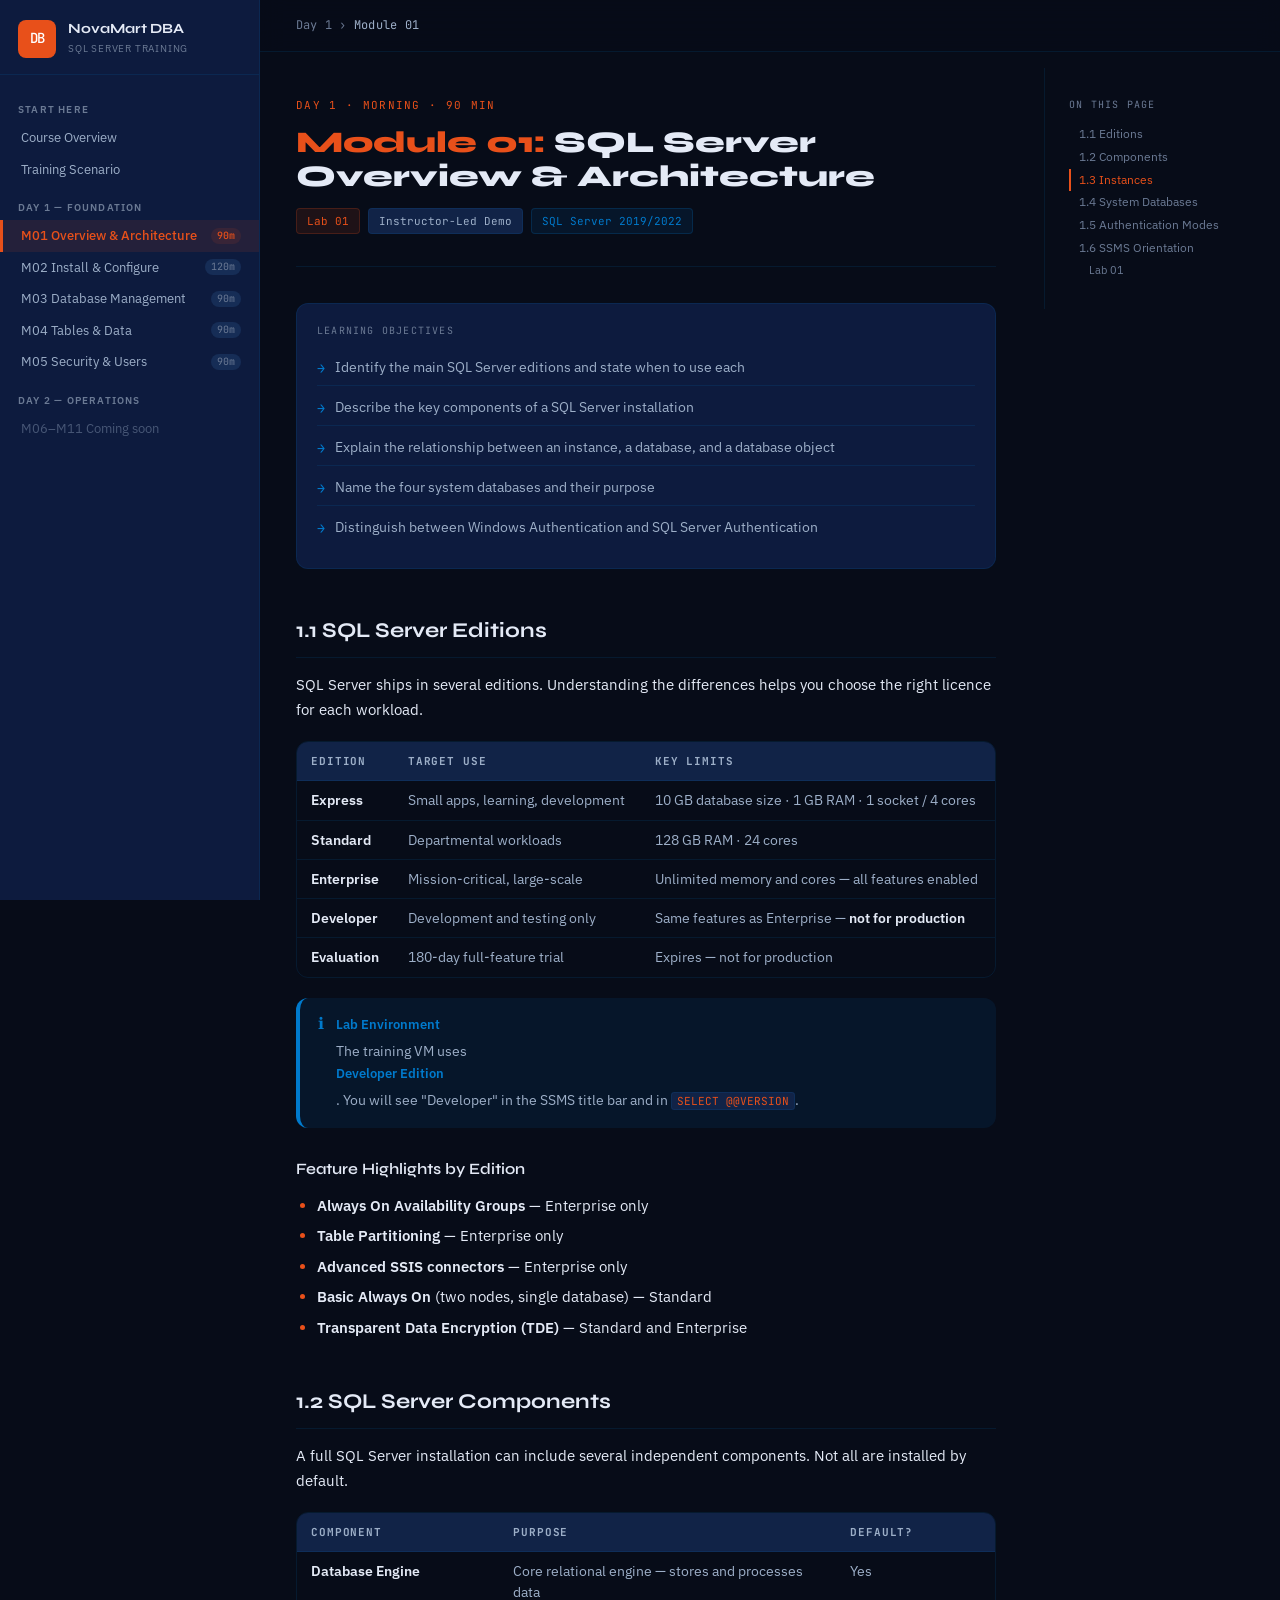
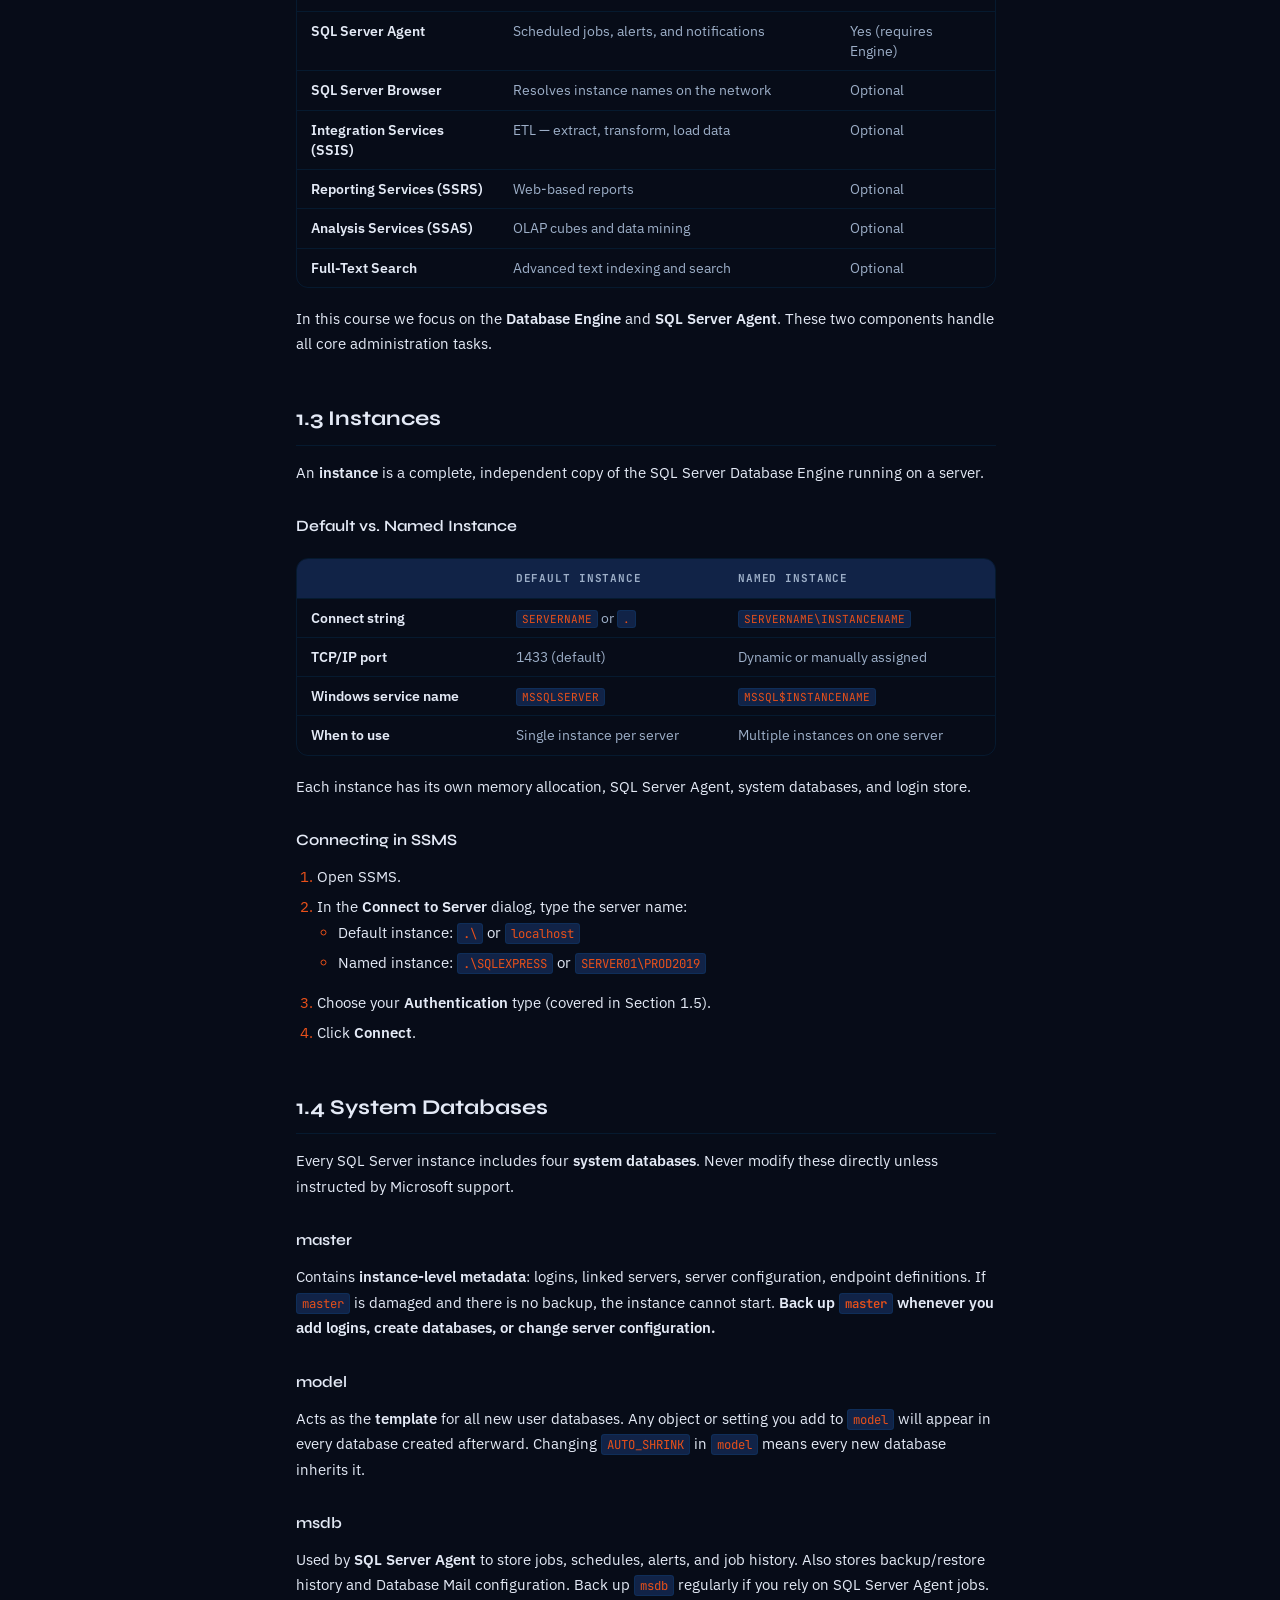
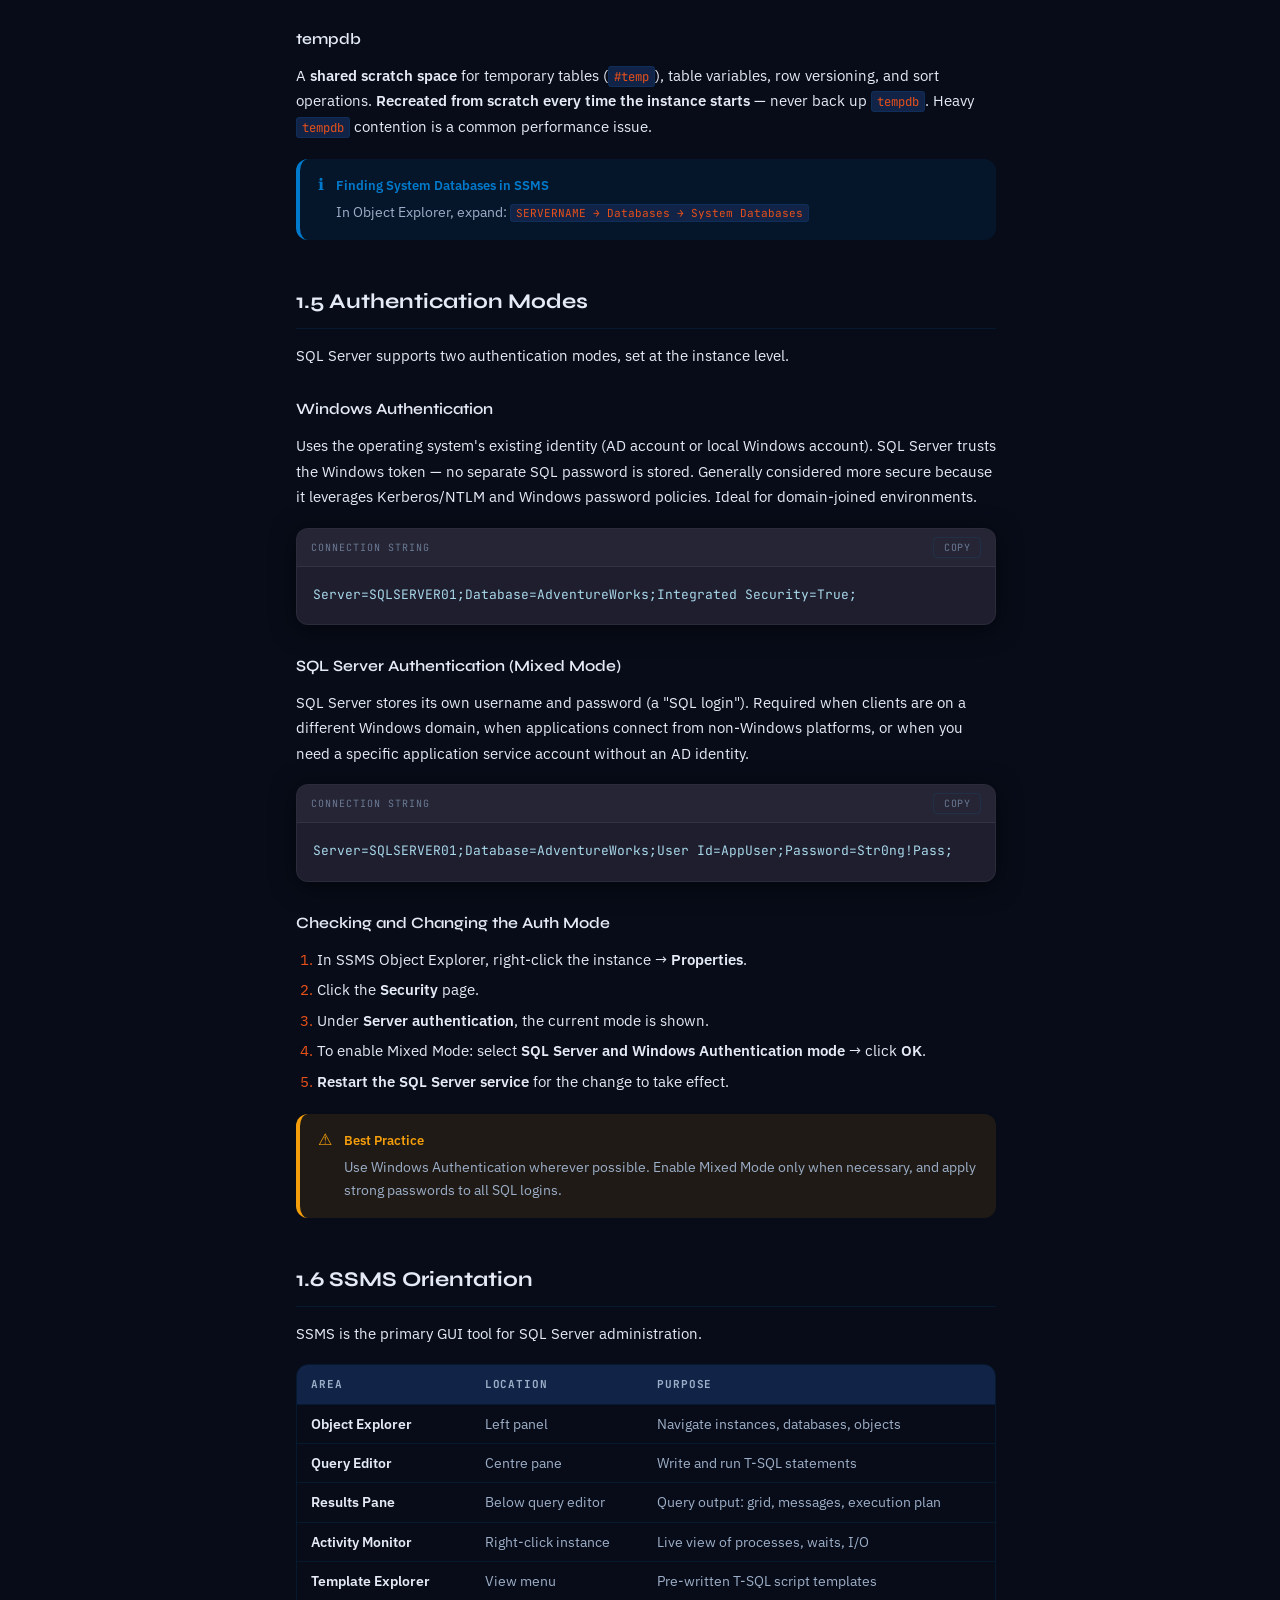
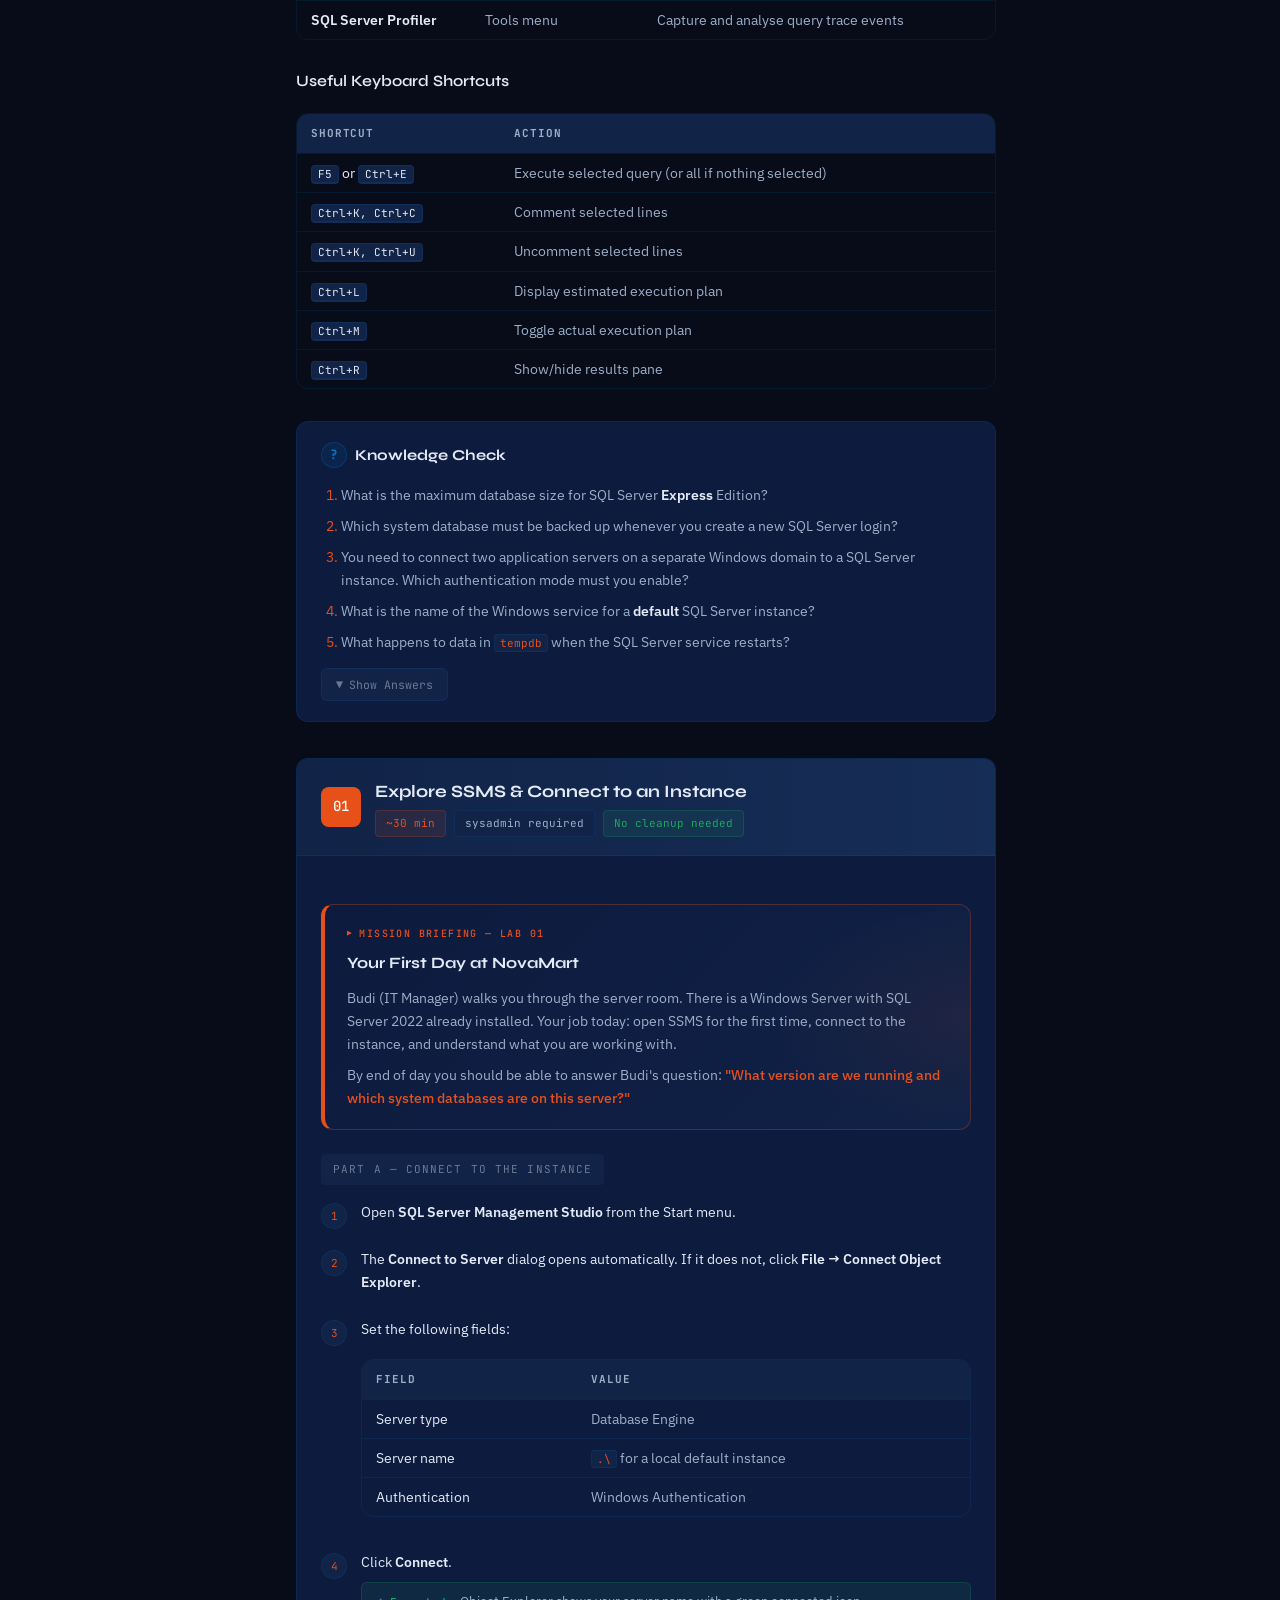
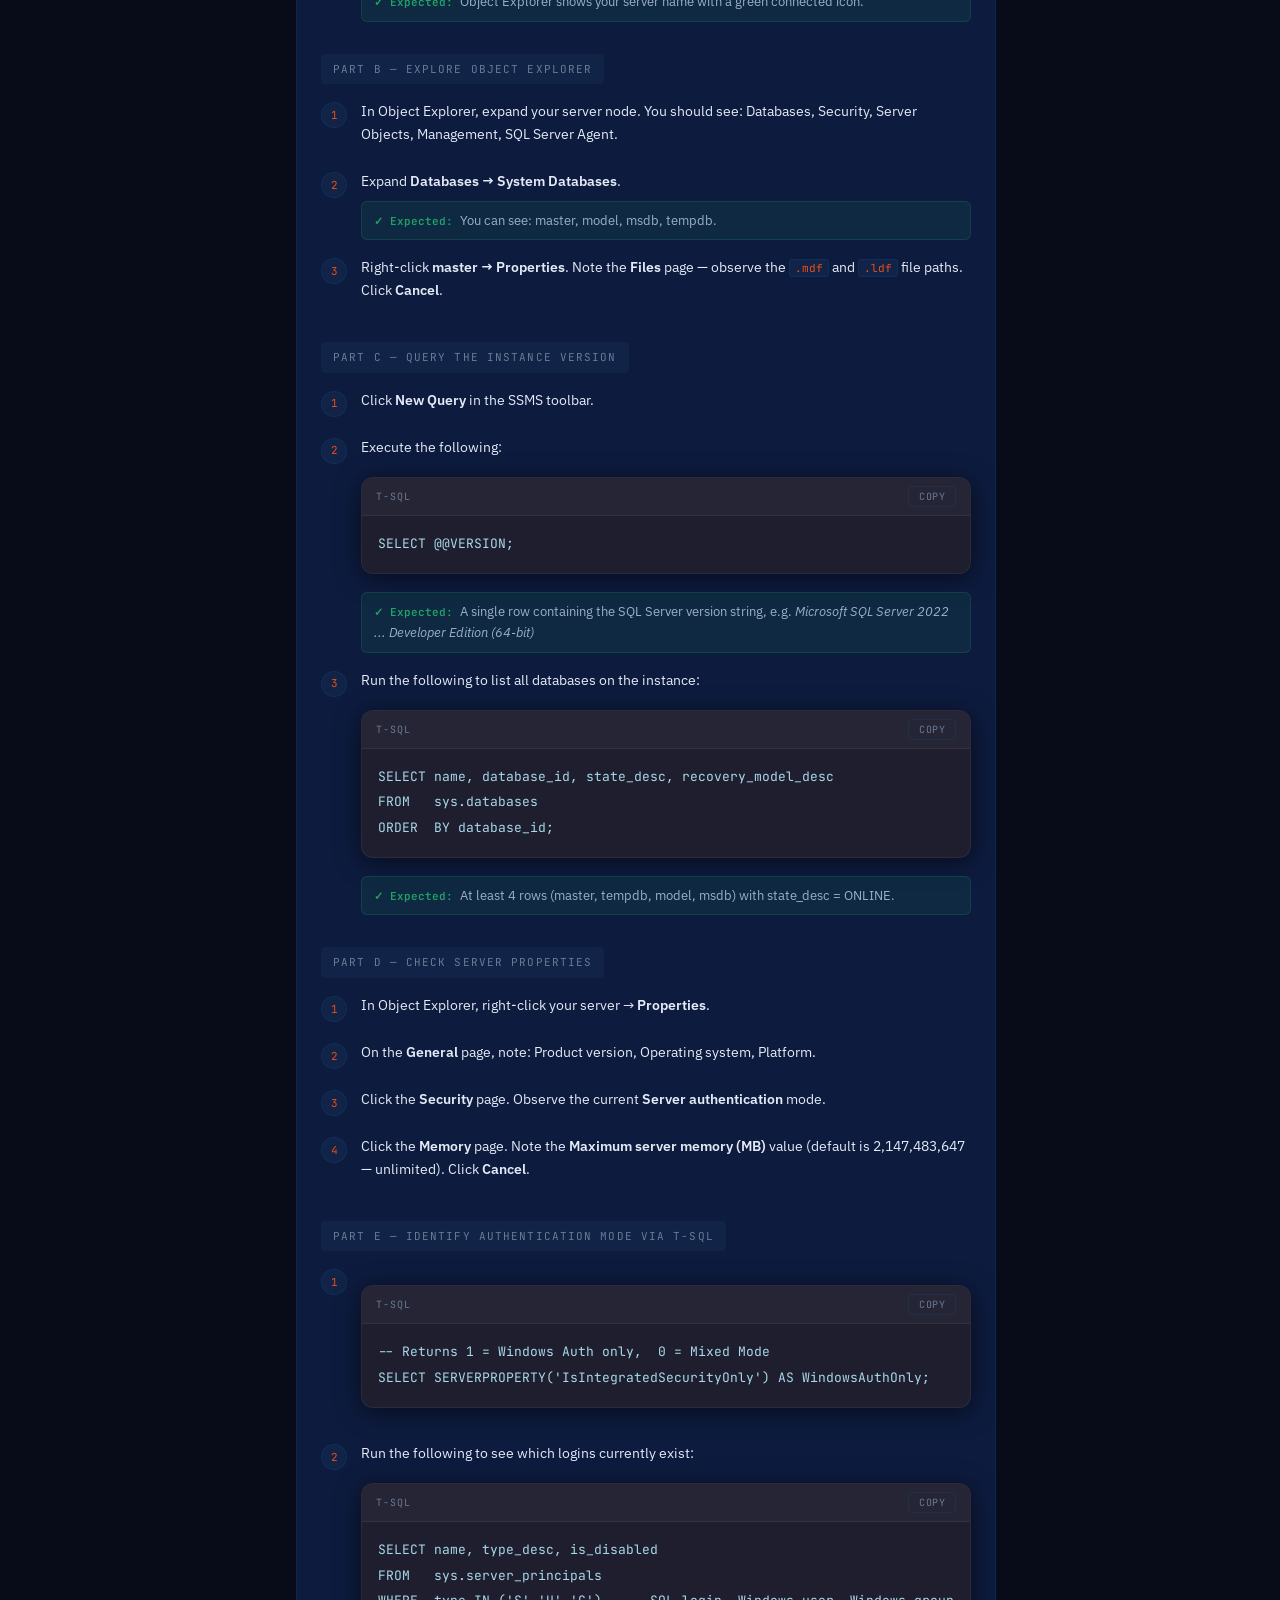
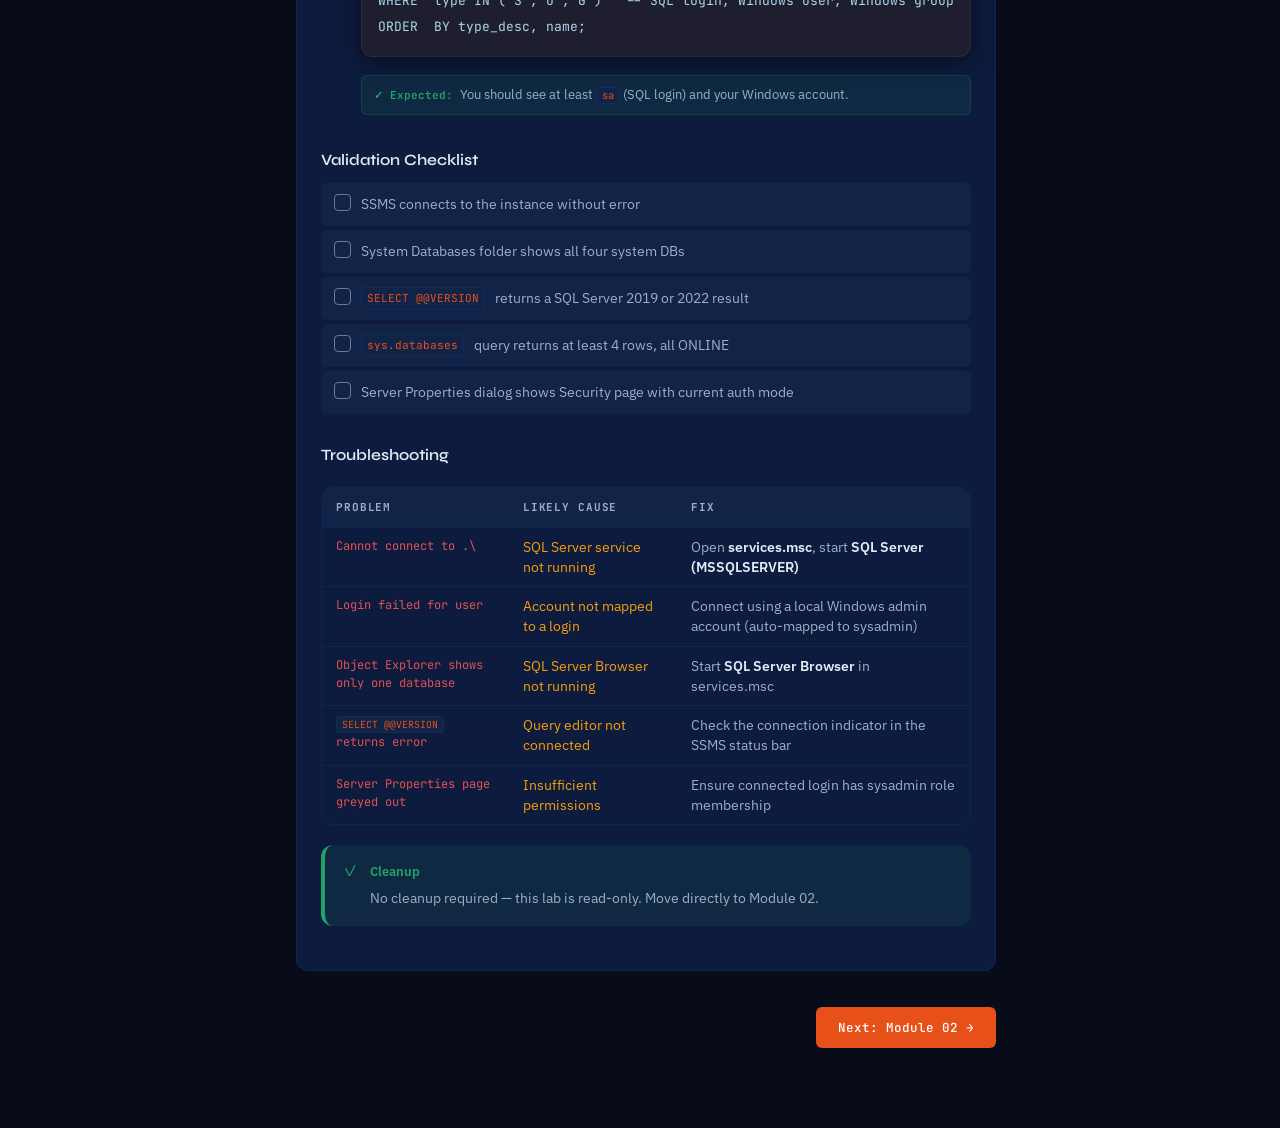
==== docs/module-01.html @ 57e3fa0c "Add GitHub Pages site, README, and .gitignore - Add docs/ with GitHub Pages HTML site (index, scenar" ====
<!DOCTYPE html>
<html lang="en">
<head>
  <meta charset="UTF-8">
  <meta name="viewport" content="width=device-width, initial-scale=1">
  <title>M01: SQL Server Overview &amp; Architecture — NovaMart DBA Training</title>
  <link rel="stylesheet" href="style.css">
</head>
<body>
<div id="reading-progress"></div>
<div class="sidebar-overlay"></div>

<div class="layout">
  <aside class="sidebar">
    <a href="index.html" class="sidebar-brand">
      <div class="brand-logo">DB</div>
      <div><div class="brand-title">NovaMart DBA</div><div class="brand-sub">SQL Server Training</div></div>
    </a>
    <nav class="sidebar-nav">
      <div class="nav-section">Start Here</div>
      <a href="index.html" class="nav-item">Course Overview</a>
      <a href="scenario.html" class="nav-item">Training Scenario</a>
      <div class="nav-section">Day 1 — Foundation</div>
      <a href="module-01.html" class="nav-item active">M01 Overview &amp; Architecture <span class="nav-badge">90m</span></a>
      <a href="module-02.html" class="nav-item">M02 Install &amp; Configure <span class="nav-badge">120m</span></a>
      <a href="module-03.html" class="nav-item">M03 Database Management <span class="nav-badge">90m</span></a>
      <a href="module-04.html" class="nav-item">M04 Tables &amp; Data <span class="nav-badge">90m</span></a>
      <a href="module-05.html" class="nav-item">M05 Security &amp; Users <span class="nav-badge">90m</span></a>
      <div class="nav-section">Day 2 — Operations</div>
      <a href="#" class="nav-item" style="opacity:.4;pointer-events:none">M06–M11 Coming soon</a>
    </nav>
  </aside>

  <main class="main">
    <div class="topbar">
      <div class="breadcrumb">Day 1 › <span>Module 01</span></div>
      <button class="menu-toggle" aria-label="Toggle menu">☰</button>
    </div>

    <div class="content-wrapper">
      <article>
        <header class="page-header">
          <span class="day-label">Day 1 · Morning · 90 min</span>
          <h1><span class="module-num">Module 01:</span> SQL Server Overview &amp; Architecture</h1>
          <div class="module-meta">
            <span class="tag orange">Lab 01</span>
            <span class="tag">Instructor-Led Demo</span>
            <span class="tag blue">SQL Server 2019/2022</span>
          </div>
        </header>

        <div class="objectives">
          <div class="objectives-title">Learning Objectives</div>
          <ul>
            <li>Identify the main SQL Server editions and state when to use each</li>
            <li>Describe the key components of a SQL Server installation</li>
            <li>Explain the relationship between an instance, a database, and a database object</li>
            <li>Name the four system databases and their purpose</li>
            <li>Distinguish between Windows Authentication and SQL Server Authentication</li>
          </ul>
        </div>

        <!-- 1.1 Editions -->
        <h2 id="editions">1.1 SQL Server Editions</h2>
        <p>SQL Server ships in several editions. Understanding the differences helps you choose the right licence for each workload.</p>
        <div class="table-wrap">
          <table>
            <thead><tr><th>Edition</th><th>Target Use</th><th>Key Limits</th></tr></thead>
            <tbody>
              <tr><td><strong>Express</strong></td><td>Small apps, learning, development</td><td>10 GB database size · 1 GB RAM · 1 socket / 4 cores</td></tr>
              <tr><td><strong>Standard</strong></td><td>Departmental workloads</td><td>128 GB RAM · 24 cores</td></tr>
              <tr><td><strong>Enterprise</strong></td><td>Mission-critical, large-scale</td><td>Unlimited memory and cores — all features enabled</td></tr>
              <tr><td><strong>Developer</strong></td><td>Development and testing only</td><td>Same features as Enterprise — <strong>not for production</strong></td></tr>
              <tr><td><strong>Evaluation</strong></td><td>180-day full-feature trial</td><td>Expires — not for production</td></tr>
            </tbody>
          </table>
        </div>
        <div class="callout tip">
          <div class="callout-icon">ℹ</div>
          <div class="callout-body">
            <strong>Lab Environment</strong>
            <p>The training VM uses <strong>Developer Edition</strong>. You will see "Developer" in the SSMS title bar and in <code>SELECT @@VERSION</code>.</p>
          </div>
        </div>
        <h3>Feature Highlights by Edition</h3>
        <ul>
          <li><strong>Always On Availability Groups</strong> — Enterprise only</li>
          <li><strong>Table Partitioning</strong> — Enterprise only</li>
          <li><strong>Advanced SSIS connectors</strong> — Enterprise only</li>
          <li><strong>Basic Always On</strong> (two nodes, single database) — Standard</li>
          <li><strong>Transparent Data Encryption (TDE)</strong> — Standard and Enterprise</li>
        </ul>

        <!-- 1.2 Components -->
        <h2 id="components">1.2 SQL Server Components</h2>
        <p>A full SQL Server installation can include several independent components. Not all are installed by default.</p>
        <div class="table-wrap">
          <table>
            <thead><tr><th>Component</th><th>Purpose</th><th>Default?</th></tr></thead>
            <tbody>
              <tr><td><strong>Database Engine</strong></td><td>Core relational engine — stores and processes data</td><td>Yes</td></tr>
              <tr><td><strong>SQL Server Agent</strong></td><td>Scheduled jobs, alerts, and notifications</td><td>Yes (requires Engine)</td></tr>
              <tr><td><strong>SQL Server Browser</strong></td><td>Resolves instance names on the network</td><td>Optional</td></tr>
              <tr><td><strong>Integration Services (SSIS)</strong></td><td>ETL — extract, transform, load data</td><td>Optional</td></tr>
              <tr><td><strong>Reporting Services (SSRS)</strong></td><td>Web-based reports</td><td>Optional</td></tr>
              <tr><td><strong>Analysis Services (SSAS)</strong></td><td>OLAP cubes and data mining</td><td>Optional</td></tr>
              <tr><td><strong>Full-Text Search</strong></td><td>Advanced text indexing and search</td><td>Optional</td></tr>
            </tbody>
          </table>
        </div>
        <p>In this course we focus on the <strong>Database Engine</strong> and <strong>SQL Server Agent</strong>. These two components handle all core administration tasks.</p>

        <!-- 1.3 Instances -->
        <h2 id="instances">1.3 Instances</h2>
        <p>An <strong>instance</strong> is a complete, independent copy of the SQL Server Database Engine running on a server.</p>
        <h3>Default vs. Named Instance</h3>
        <div class="table-wrap">
          <table>
            <thead><tr><th></th><th>Default Instance</th><th>Named Instance</th></tr></thead>
            <tbody>
              <tr><td><strong>Connect string</strong></td><td><code>SERVERNAME</code> or <code>.</code></td><td><code>SERVERNAME\INSTANCENAME</code></td></tr>
              <tr><td><strong>TCP/IP port</strong></td><td>1433 (default)</td><td>Dynamic or manually assigned</td></tr>
              <tr><td><strong>Windows service name</strong></td><td><code>MSSQLSERVER</code></td><td><code>MSSQL$INSTANCENAME</code></td></tr>
              <tr><td><strong>When to use</strong></td><td>Single instance per server</td><td>Multiple instances on one server</td></tr>
            </tbody>
          </table>
        </div>
        <p>Each instance has its own memory allocation, SQL Server Agent, system databases, and login store.</p>
        <h3>Connecting in SSMS</h3>
        <ol>
          <li>Open SSMS.</li>
          <li>In the <strong>Connect to Server</strong> dialog, type the server name:<ul><li>Default instance: <code>.\</code> or <code>localhost</code></li><li>Named instance: <code>.\SQLEXPRESS</code> or <code>SERVER01\PROD2019</code></li></ul></li>
          <li>Choose your <strong>Authentication</strong> type (covered in Section 1.5).</li>
          <li>Click <strong>Connect</strong>.</li>
        </ol>

        <!-- 1.4 System Databases -->
        <h2 id="system-dbs">1.4 System Databases</h2>
        <p>Every SQL Server instance includes four <strong>system databases</strong>. Never modify these directly unless instructed by Microsoft support.</p>
        <h3>master</h3>
        <p>Contains <strong>instance-level metadata</strong>: logins, linked servers, server configuration, endpoint definitions. If <code>master</code> is damaged and there is no backup, the instance cannot start. <strong>Back up <code>master</code> whenever you add logins, create databases, or change server configuration.</strong></p>
        <h3>model</h3>
        <p>Acts as the <strong>template</strong> for all new user databases. Any object or setting you add to <code>model</code> will appear in every database created afterward. Changing <code>AUTO_SHRINK</code> in <code>model</code> means every new database inherits it.</p>
        <h3>msdb</h3>
        <p>Used by <strong>SQL Server Agent</strong> to store jobs, schedules, alerts, and job history. Also stores backup/restore history and Database Mail configuration. Back up <code>msdb</code> regularly if you rely on SQL Server Agent jobs.</p>
        <h3>tempdb</h3>
        <p>A <strong>shared scratch space</strong> for temporary tables (<code>#temp</code>), table variables, row versioning, and sort operations. <strong>Recreated from scratch every time the instance starts</strong> — never back up <code>tempdb</code>. Heavy <code>tempdb</code> contention is a common performance issue.</p>
        <div class="callout tip">
          <div class="callout-icon">ℹ</div>
          <div class="callout-body">
            <strong>Finding System Databases in SSMS</strong>
            <p>In Object Explorer, expand: <code>SERVERNAME → Databases → System Databases</code></p>
          </div>
        </div>

        <!-- 1.5 Auth Modes -->
        <h2 id="auth-modes">1.5 Authentication Modes</h2>
        <p>SQL Server supports two authentication modes, set at the instance level.</p>
        <h3>Windows Authentication</h3>
        <p>Uses the operating system's existing identity (AD account or local Windows account). SQL Server trusts the Windows token — no separate SQL password is stored. Generally considered more secure because it leverages Kerberos/NTLM and Windows password policies. Ideal for domain-joined environments.</p>
        <div class="code-block">
          <div class="code-block-header"><span class="code-lang">Connection String</span><button class="copy-btn">COPY</button></div>
          <pre><code>Server=SQLSERVER01;Database=AdventureWorks;Integrated Security=True;</code></pre>
        </div>
        <h3>SQL Server Authentication (Mixed Mode)</h3>
        <p>SQL Server stores its own username and password (a "SQL login"). Required when clients are on a different Windows domain, when applications connect from non-Windows platforms, or when you need a specific application service account without an AD identity.</p>
        <div class="code-block">
          <div class="code-block-header"><span class="code-lang">Connection String</span><button class="copy-btn">COPY</button></div>
          <pre><code>Server=SQLSERVER01;Database=AdventureWorks;User Id=AppUser;Password=Str0ng!Pass;</code></pre>
        </div>
        <h3>Checking and Changing the Auth Mode</h3>
        <ol>
          <li>In SSMS Object Explorer, right-click the instance → <strong>Properties</strong>.</li>
          <li>Click the <strong>Security</strong> page.</li>
          <li>Under <strong>Server authentication</strong>, the current mode is shown.</li>
          <li>To enable Mixed Mode: select <strong>SQL Server and Windows Authentication mode</strong> → click <strong>OK</strong>.</li>
          <li><strong>Restart the SQL Server service</strong> for the change to take effect.</li>
        </ol>
        <div class="callout warn">
          <div class="callout-icon">⚠</div>
          <div class="callout-body">
            <strong>Best Practice</strong>
            <p>Use Windows Authentication wherever possible. Enable Mixed Mode only when necessary, and apply strong passwords to all SQL logins.</p>
          </div>
        </div>

        <!-- 1.6 SSMS -->
        <h2 id="ssms">1.6 SSMS Orientation</h2>
        <p>SSMS is the primary GUI tool for SQL Server administration.</p>
        <div class="table-wrap">
          <table>
            <thead><tr><th>Area</th><th>Location</th><th>Purpose</th></tr></thead>
            <tbody>
              <tr><td><strong>Object Explorer</strong></td><td>Left panel</td><td>Navigate instances, databases, objects</td></tr>
              <tr><td><strong>Query Editor</strong></td><td>Centre pane</td><td>Write and run T-SQL statements</td></tr>
              <tr><td><strong>Results Pane</strong></td><td>Below query editor</td><td>Query output: grid, messages, execution plan</td></tr>
              <tr><td><strong>Activity Monitor</strong></td><td>Right-click instance</td><td>Live view of processes, waits, I/O</td></tr>
              <tr><td><strong>Template Explorer</strong></td><td>View menu</td><td>Pre-written T-SQL script templates</td></tr>
              <tr><td><strong>SQL Server Profiler</strong></td><td>Tools menu</td><td>Capture and analyse query trace events</td></tr>
            </tbody>
          </table>
        </div>
        <h3>Useful Keyboard Shortcuts</h3>
        <div class="table-wrap">
          <table>
            <thead><tr><th>Shortcut</th><th>Action</th></tr></thead>
            <tbody>
              <tr><td><kbd>F5</kbd> or <kbd>Ctrl+E</kbd></td><td>Execute selected query (or all if nothing selected)</td></tr>
              <tr><td><kbd>Ctrl+K, Ctrl+C</kbd></td><td>Comment selected lines</td></tr>
              <tr><td><kbd>Ctrl+K, Ctrl+U</kbd></td><td>Uncomment selected lines</td></tr>
              <tr><td><kbd>Ctrl+L</kbd></td><td>Display estimated execution plan</td></tr>
              <tr><td><kbd>Ctrl+M</kbd></td><td>Toggle actual execution plan</td></tr>
              <tr><td><kbd>Ctrl+R</kbd></td><td>Show/hide results pane</td></tr>
            </tbody>
          </table>
        </div>

        <!-- Knowledge Check -->
        <div class="quiz">
          <div class="quiz-title">Knowledge Check</div>
          <ol>
            <li>What is the maximum database size for SQL Server <strong>Express</strong> Edition?</li>
            <li>Which system database must be backed up whenever you create a new SQL Server login?</li>
            <li>You need to connect two application servers on a separate Windows domain to a SQL Server instance. Which authentication mode must you enable?</li>
            <li>What is the name of the Windows service for a <strong>default</strong> SQL Server instance?</li>
            <li>What happens to data in <code>tempdb</code> when the SQL Server service restarts?</li>
          </ol>
          <button class="answers-toggle">
            <span class="toggle-icon">▼</span> Show Answers
          </button>
          <div class="answers-panel">
            <ol>
              <li><strong>10 GB</strong> per database</li>
              <li><strong>master</strong></li>
              <li><strong>Mixed Mode</strong> (SQL Server and Windows Authentication)</li>
              <li><strong>MSSQLSERVER</strong></li>
              <li>All data in <code>tempdb</code> is <strong>lost</strong> — tempdb is recreated from <code>model</code> on every service start</li>
            </ol>
          </div>
        </div>

        <!-- Lab -->
        <div class="lab-container">
          <div class="lab-header">
            <div class="lab-number">01</div>
            <div>
              <div class="lab-title">Explore SSMS &amp; Connect to an Instance</div>
              <div class="lab-meta">
                <span class="tag orange">~30 min</span>
                <span class="tag">sysadmin required</span>
                <span class="tag green">No cleanup needed</span>
              </div>
            </div>
          </div>

          <div class="lab-body">
            <div class="mission-box">
              <div class="mission-label">Mission Briefing — Lab 01</div>
              <h3>Your First Day at NovaMart</h3>
              <p>Budi (IT Manager) walks you through the server room. There is a Windows Server with SQL Server 2022 already installed. Your job today: open SSMS for the first time, connect to the instance, and understand what you are working with.</p>
              <p style="margin-top:8px">By end of day you should be able to answer Budi's question: <em>"What version are we running and which system databases are on this server?"</em></p>
            </div>

            <div class="lab-part">
              <div class="lab-part-title">Part A — Connect to the Instance</div>
              <ol class="steps">
                <li><div class="step-body"><p>Open <strong>SQL Server Management Studio</strong> from the Start menu.</p></div></li>
                <li><div class="step-body"><p>The <strong>Connect to Server</strong> dialog opens automatically. If it does not, click <strong>File → Connect Object Explorer</strong>.</p></div></li>
                <li><div class="step-body">
                  <p>Set the following fields:</p>
                  <div class="table-wrap"><table><thead><tr><th>Field</th><th>Value</th></tr></thead><tbody>
                    <tr><td>Server type</td><td>Database Engine</td></tr>
                    <tr><td>Server name</td><td><code>.\</code> for a local default instance</td></tr>
                    <tr><td>Authentication</td><td>Windows Authentication</td></tr>
                  </tbody></table></div>
                </div></li>
                <li><div class="step-body">
                  <p>Click <strong>Connect</strong>.</p>
                  <div class="expected">Object Explorer shows your server name with a green connected icon.</div>
                </div></li>
              </ol>
            </div>

            <div class="lab-part">
              <div class="lab-part-title">Part B — Explore Object Explorer</div>
              <ol class="steps">
                <li><div class="step-body"><p>In Object Explorer, expand your server node. You should see: Databases, Security, Server Objects, Management, SQL Server Agent.</p></div></li>
                <li><div class="step-body"><p>Expand <strong>Databases → System Databases</strong>.</p><div class="expected">You can see: master, model, msdb, tempdb.</div></div></li>
                <li><div class="step-body"><p>Right-click <strong>master → Properties</strong>. Note the <strong>Files</strong> page — observe the <code>.mdf</code> and <code>.ldf</code> file paths. Click <strong>Cancel</strong>.</p></div></li>
              </ol>
            </div>

            <div class="lab-part">
              <div class="lab-part-title">Part C — Query the Instance Version</div>
              <ol class="steps">
                <li><div class="step-body"><p>Click <strong>New Query</strong> in the SSMS toolbar.</p></div></li>
                <li><div class="step-body">
                  <p>Execute the following:</p>
                  <div class="code-block"><div class="code-block-header"><span class="code-lang">T-SQL</span><button class="copy-btn">COPY</button></div>
                  <pre><code>SELECT @@VERSION;</code></pre></div>
                  <div class="expected">A single row containing the SQL Server version string, e.g. <em>Microsoft SQL Server 2022 ... Developer Edition (64-bit)</em></div>
                </div></li>
                <li><div class="step-body">
                  <p>Run the following to list all databases on the instance:</p>
                  <div class="code-block"><div class="code-block-header"><span class="code-lang">T-SQL</span><button class="copy-btn">COPY</button></div>
                  <pre><code>SELECT name, database_id, state_desc, recovery_model_desc
FROM   sys.databases
ORDER  BY database_id;</code></pre></div>
                  <div class="expected">At least 4 rows (master, tempdb, model, msdb) with state_desc = ONLINE.</div>
                </div></li>
              </ol>
            </div>

            <div class="lab-part">
              <div class="lab-part-title">Part D — Check Server Properties</div>
              <ol class="steps">
                <li><div class="step-body"><p>In Object Explorer, right-click your server → <strong>Properties</strong>.</p></div></li>
                <li><div class="step-body"><p>On the <strong>General</strong> page, note: Product version, Operating system, Platform.</p></div></li>
                <li><div class="step-body"><p>Click the <strong>Security</strong> page. Observe the current <strong>Server authentication</strong> mode.</p></div></li>
                <li><div class="step-body"><p>Click the <strong>Memory</strong> page. Note the <strong>Maximum server memory (MB)</strong> value (default is 2,147,483,647 — unlimited). Click <strong>Cancel</strong>.</p></div></li>
              </ol>
            </div>

            <div class="lab-part">
              <div class="lab-part-title">Part E — Identify Authentication Mode via T-SQL</div>
              <ol class="steps">
                <li><div class="step-body">
                  <div class="code-block"><div class="code-block-header"><span class="code-lang">T-SQL</span><button class="copy-btn">COPY</button></div>
                  <pre><code>-- Returns 1 = Windows Auth only,  0 = Mixed Mode
SELECT SERVERPROPERTY('IsIntegratedSecurityOnly') AS WindowsAuthOnly;</code></pre></div>
                </div></li>
                <li><div class="step-body">
                  <p>Run the following to see which logins currently exist:</p>
                  <div class="code-block"><div class="code-block-header"><span class="code-lang">T-SQL</span><button class="copy-btn">COPY</button></div>
                  <pre><code>SELECT name, type_desc, is_disabled
FROM   sys.server_principals
WHERE  type IN ('S','U','G')   -- SQL login, Windows user, Windows group
ORDER  BY type_desc, name;</code></pre></div>
                  <div class="expected">You should see at least <code>sa</code> (SQL login) and your Windows account.</div>
                </div></li>
              </ol>
            </div>

            <h3 style="margin-top:28px">Validation Checklist</h3>
            <ul class="checklist">
              <li><span class="check-box"></span>SSMS connects to the instance without error</li>
              <li><span class="check-box"></span>System Databases folder shows all four system DBs</li>
              <li><span class="check-box"></span><code>SELECT @@VERSION</code> returns a SQL Server 2019 or 2022 result</li>
              <li><span class="check-box"></span><code>sys.databases</code> query returns at least 4 rows, all ONLINE</li>
              <li><span class="check-box"></span>Server Properties dialog shows Security page with current auth mode</li>
            </ul>

            <h3 style="margin-top:28px">Troubleshooting</h3>
            <div class="table-wrap">
              <table class="trouble-table">
                <thead><tr><th>Problem</th><th>Likely Cause</th><th>Fix</th></tr></thead>
                <tbody>
                  <tr><td>Cannot connect to .\</td><td>SQL Server service not running</td><td>Open <strong>services.msc</strong>, start <strong>SQL Server (MSSQLSERVER)</strong></td></tr>
                  <tr><td>Login failed for user</td><td>Account not mapped to a login</td><td>Connect using a local Windows admin account (auto-mapped to sysadmin)</td></tr>
                  <tr><td>Object Explorer shows only one database</td><td>SQL Server Browser not running</td><td>Start <strong>SQL Server Browser</strong> in services.msc</td></tr>
                  <tr><td><code>SELECT @@VERSION</code> returns error</td><td>Query editor not connected</td><td>Check the connection indicator in the SSMS status bar</td></tr>
                  <tr><td>Server Properties page greyed out</td><td>Insufficient permissions</td><td>Ensure connected login has sysadmin role membership</td></tr>
                </tbody>
              </table>
            </div>

            <div class="callout success" style="margin-top:20px">
              <div class="callout-icon">✓</div>
              <div class="callout-body">
                <strong>Cleanup</strong>
                <p>No cleanup required — this lab is read-only. Move directly to Module 02.</p>
              </div>
            </div>
          </div>
        </div>

        <div style="display:flex;gap:12px;justify-content:flex-end;margin-top:36px">
          <a href="module-02.html" style="background:var(--orange);color:#fff;padding:10px 22px;border-radius:var(--r);font-family:var(--font-mono);font-size:12.5px;font-weight:500;text-decoration:none;transition:background var(--t)" onmouseover="this.style.background='var(--orange-d)'" onmouseout="this.style.background='var(--orange)'">Next: Module 02 →</a>
        </div>
      </article>

      <aside class="toc-sidebar">
        <div class="toc-title">On this page</div>
        <ul class="toc-list">
          <li><a href="#editions">1.1 Editions</a></li>
          <li><a href="#components">1.2 Components</a></li>
          <li><a href="#instances">1.3 Instances</a></li>
          <li><a href="#system-dbs">1.4 System Databases</a></li>
          <li><a href="#auth-modes">1.5 Authentication Modes</a></li>
          <li><a href="#ssms">1.6 SSMS Orientation</a></li>
          <li class="toc-h3"><a href="#lab">Lab 01</a></li>
        </ul>
      </aside>
    </div>
  </main>
</div>

<button class="scroll-top" aria-label="Scroll to top">↑</button>
<script src="shared.js"></script>
</body>
</html>
---- docs/style.css ----
/* ============================================================
   NovaMart DBA Training — Design System
   Aesthetic: Dark ops terminal × premium tech documentation
   ============================================================ */

@import url('https://fonts.googleapis.com/css2?family=Syne:wght@400;600;700;800&family=IBM+Plex+Sans:ital,wght@0,300;0,400;0,500;0,600;1,400&family=JetBrains+Mono:wght@400;500&display=swap');

/* ── Custom Properties ─────────────────────────────────────── */
:root {
  --bg:          #070c18;
  --surface:     #0d1b3e;
  --surface-2:   #112347;
  --surface-3:   #162d56;
  --border:      rgba(0, 122, 204, 0.13);
  --border-h:    rgba(232, 80, 26, 0.35);

  --orange:      #e8501a;
  --orange-d:    #c03e0f;
  --orange-bg:   rgba(232, 80, 26, 0.10);
  --blue:        #007acc;
  --blue-bg:     rgba(0, 122, 204, 0.10);
  --green:       #21a366;
  --green-bg:    rgba(33, 163, 102, 0.10);
  --steel:       #2e6ea6;
  --amber:       #f59e0b;
  --amber-bg:    rgba(245, 158, 11, 0.10);
  --red:         #e05252;
  --red-bg:      rgba(224, 82, 82, 0.10);

  --text:        #e4eaf6;
  --text-2:      #9dafc8;
  --text-3:      #6b7a94;
  --code-bg:     #1e1e2e;
  --code-text:   #a8d8ea;
  --code-str:    #a8e6b8;
  --code-kw:     #c792ea;
  --code-cmt:    #676e95;

  --font-display: 'Syne', sans-serif;
  --font-body:    'IBM Plex Sans', sans-serif;
  --font-mono:    'JetBrains Mono', monospace;

  --sidebar-w:   260px;
  --toc-w:       200px;

  --r:           6px;
  --r-lg:        12px;
  --shadow:      0 4px 24px rgba(0,0,0,0.55);
  --t:           0.18s ease;
}

/* ── Reset ─────────────────────────────────────────────────── */
*, *::before, *::after { box-sizing: border-box; margin: 0; padding: 0; }
html { scroll-behavior: smooth; font-size: 15px; }
body {
  background: var(--bg);
  color: var(--text);
  font-family: var(--font-body);
  line-height: 1.7;
  -webkit-font-smoothing: antialiased;
}

a { color: var(--blue); text-decoration: none; transition: color var(--t); }
a:hover { color: var(--orange); }
img { max-width: 100%; }

/* ── Layout ─────────────────────────────────────────────────── */
.layout {
  display: flex;
  min-height: 100vh;
}

/* ── Sidebar ────────────────────────────────────────────────── */
.sidebar {
  width: var(--sidebar-w);
  flex-shrink: 0;
  background: var(--surface);
  border-right: 1px solid var(--border);
  position: fixed;
  top: 0; left: 0; bottom: 0;
  overflow-y: auto;
  overflow-x: hidden;
  z-index: 100;
  display: flex;
  flex-direction: column;
  transition: transform var(--t);
}
.sidebar::-webkit-scrollbar { width: 4px; }
.sidebar::-webkit-scrollbar-track { background: transparent; }
.sidebar::-webkit-scrollbar-thumb { background: var(--surface-3); border-radius: 2px; }

.sidebar-brand {
  display: flex;
  align-items: center;
  gap: 12px;
  padding: 20px 18px 16px;
  border-bottom: 1px solid var(--border);
  text-decoration: none;
}
.brand-logo {
  width: 38px; height: 38px;
  background: var(--orange);
  border-radius: 8px;
  display: flex; align-items: center; justify-content: center;
  font-family: var(--font-mono);
  font-size: 14px; font-weight: 500;
  color: #fff;
  flex-shrink: 0;
  letter-spacing: -1px;
}
.brand-title {
  font-family: var(--font-display);
  font-size: 14px; font-weight: 700;
  color: var(--text);
  line-height: 1.2;
}
.brand-sub {
  font-size: 10px;
  color: var(--text-3);
  text-transform: uppercase;
  letter-spacing: 0.08em;
  margin-top: 2px;
}

.sidebar-nav { padding: 12px 0 24px; flex: 1; }

.nav-section {
  font-size: 10px;
  font-weight: 600;
  text-transform: uppercase;
  letter-spacing: 0.12em;
  color: var(--text-3);
  padding: 14px 18px 4px;
}

.nav-item {
  display: flex;
  align-items: center;
  gap: 8px;
  padding: 7px 18px;
  font-size: 12.5px;
  color: var(--text-2);
  transition: all var(--t);
  border-left: 3px solid transparent;
  text-decoration: none;
  line-height: 1.4;
}
.nav-item:hover {
  color: var(--text);
  background: var(--surface-2);
  border-left-color: var(--border-h);
}
.nav-item.active {
  color: var(--orange);
  background: var(--orange-bg);
  border-left-color: var(--orange);
  font-weight: 500;
}
.nav-badge {
  margin-left: auto;
  font-size: 10px;
  background: var(--surface-3);
  color: var(--text-3);
  padding: 1px 6px;
  border-radius: 10px;
  font-family: var(--font-mono);
  flex-shrink: 0;
}
.nav-item.active .nav-badge { background: var(--orange-bg); color: var(--orange); }

/* ── Main content ───────────────────────────────────────────── */
.main {
  margin-left: var(--sidebar-w);
  flex: 1;
  min-width: 0;
  display: flex;
  flex-direction: column;
}

/* ── Top bar ────────────────────────────────────────────────── */
.topbar {
  position: sticky;
  top: 0;
  background: rgba(7, 12, 24, 0.88);
  backdrop-filter: blur(12px);
  -webkit-backdrop-filter: blur(12px);
  border-bottom: 1px solid var(--border);
  padding: 0 36px;
  height: 52px;
  display: flex;
  align-items: center;
  justify-content: space-between;
  z-index: 50;
}
.breadcrumb {
  font-size: 12px;
  color: var(--text-3);
  font-family: var(--font-mono);
  letter-spacing: 0.02em;
}
.breadcrumb span { color: var(--text-2); }
.menu-toggle {
  display: none;
  background: none; border: none;
  color: var(--text-2);
  cursor: pointer; font-size: 20px;
  padding: 4px;
}

/* ── Content wrapper ────────────────────────────────────────── */
.content-wrapper {
  display: grid;
  grid-template-columns: 1fr var(--toc-w);
  gap: 0;
  max-width: 1200px;
  margin: 0 auto;
  width: 100%;
  padding: 0 36px 80px;
  align-items: start;
}

/* ── Article ────────────────────────────────────────────────── */
article {
  min-width: 0;
  padding-right: 48px;
  animation: fadeUp 0.4s ease both;
}

@keyframes fadeUp {
  from { opacity: 0; transform: translateY(16px); }
  to   { opacity: 1; transform: translateY(0); }
}

/* ── Page header ────────────────────────────────────────────── */
.page-header {
  padding: 44px 0 32px;
  border-bottom: 1px solid var(--border);
  margin-bottom: 36px;
}
.page-header .day-label {
  font-family: var(--font-mono);
  font-size: 11px;
  color: var(--orange);
  text-transform: uppercase;
  letter-spacing: 0.12em;
  margin-bottom: 10px;
  display: block;
}
.page-header h1 {
  font-family: var(--font-display);
  font-size: 2rem;
  font-weight: 800;
  color: var(--text);
  line-height: 1.15;
  margin-bottom: 14px;
}
.page-header h1 .module-num {
  color: var(--orange);
}
.module-meta {
  display: flex;
  gap: 8px;
  flex-wrap: wrap;
}
.tag {
  font-family: var(--font-mono);
  font-size: 11px;
  padding: 3px 10px;
  border-radius: 4px;
  background: var(--surface-2);
  color: var(--text-2);
  border: 1px solid var(--border);
}
.tag.orange { background: var(--orange-bg); color: var(--orange); border-color: rgba(232,80,26,0.2); }
.tag.blue   { background: var(--blue-bg);   color: var(--blue);   border-color: rgba(0,122,204,0.2); }
.tag.green  { background: var(--green-bg);  color: var(--green);  border-color: rgba(33,163,102,0.2); }

/* ── TOC (right sidebar) ────────────────────────────────────── */
.toc-sidebar {
  position: sticky;
  top: 68px;
  padding: 28px 0 28px 24px;
  border-left: 1px solid var(--border);
}
.toc-title {
  font-family: var(--font-mono);
  font-size: 10px;
  text-transform: uppercase;
  letter-spacing: 0.12em;
  color: var(--text-3);
  margin-bottom: 10px;
}
.toc-list {
  list-style: none;
}
.toc-list a {
  display: block;
  font-size: 12px;
  color: var(--text-3);
  padding: 3px 0 3px 8px;
  border-left: 2px solid transparent;
  transition: all var(--t);
  line-height: 1.4;
}
.toc-list a:hover { color: var(--text-2); border-left-color: var(--steel); }
.toc-list a.active { color: var(--orange); border-left-color: var(--orange); }
.toc-list .toc-h3 a { padding-left: 18px; font-size: 11px; }

/* ── Typography ─────────────────────────────────────────────── */
article h2 {
  font-family: var(--font-display);
  font-size: 1.4rem;
  font-weight: 700;
  color: var(--text);
  margin: 44px 0 14px;
  padding-bottom: 8px;
  border-bottom: 1px solid var(--border);
  scroll-margin-top: 72px;
}
article h3 {
  font-family: var(--font-display);
  font-size: 1.05rem;
  font-weight: 600;
  color: var(--text);
  margin: 28px 0 10px;
  scroll-margin-top: 72px;
}
article h4 {
  font-size: 0.9rem;
  font-weight: 600;
  color: var(--text-2);
  margin: 20px 0 8px;
  text-transform: uppercase;
  letter-spacing: 0.06em;
  font-family: var(--font-mono);
}
article p { margin-bottom: 14px; }
article ul, article ol {
  padding-left: 1.4em;
  margin-bottom: 14px;
}
article li { margin-bottom: 5px; }
article li::marker { color: var(--orange); }
article strong { color: var(--text); font-weight: 600; }
article em { color: var(--text-2); font-style: italic; }

/* ── Inline code ────────────────────────────────────────────── */
code {
  font-family: var(--font-mono);
  font-size: 0.82em;
  background: var(--surface-2);
  color: var(--orange);
  padding: 1px 5px;
  border-radius: 3px;
  border: 1px solid var(--border);
}

/* ── Code block ─────────────────────────────────────────────── */
.code-block {
  background: var(--code-bg);
  border-radius: var(--r-lg);
  border: 1px solid rgba(255,255,255,0.06);
  margin: 18px 0;
  overflow: hidden;
  box-shadow: var(--shadow);
}
.code-block-header {
  display: flex;
  align-items: center;
  justify-content: space-between;
  padding: 8px 14px;
  border-bottom: 1px solid rgba(255,255,255,0.06);
  background: rgba(255,255,255,0.03);
}
.code-lang {
  font-family: var(--font-mono);
  font-size: 10px;
  text-transform: uppercase;
  letter-spacing: 0.1em;
  color: var(--text-3);
}
.copy-btn {
  background: none;
  border: 1px solid var(--border);
  color: var(--text-3);
  font-family: var(--font-mono);
  font-size: 10px;
  padding: 3px 10px;
  border-radius: 4px;
  cursor: pointer;
  transition: all var(--t);
  letter-spacing: 0.04em;
}
.copy-btn:hover { border-color: var(--orange); color: var(--orange); }
.copy-btn.copied { border-color: var(--green); color: var(--green); }
.code-block pre {
  overflow-x: auto;
  padding: 16px;
}
.code-block pre code {
  font-family: var(--font-mono);
  font-size: 13px;
  color: var(--code-text);
  background: none;
  border: none;
  padding: 0;
  border-radius: 0;
  white-space: pre;
  line-height: 1.65;
}
.code-block pre .cmt { color: var(--code-cmt); }
.code-block pre .kw  { color: var(--code-kw); }
.code-block pre .str { color: var(--code-str); }
.code-block pre .num { color: #f78c6c; }

/* ── Tables ─────────────────────────────────────────────────── */
.table-wrap { overflow-x: auto; margin: 18px 0; border-radius: var(--r-lg); border: 1px solid var(--border); }
table {
  width: 100%;
  border-collapse: collapse;
  font-size: 13.5px;
}
thead tr {
  background: var(--surface-2);
  border-bottom: 1px solid var(--border);
}
thead th {
  text-align: left;
  padding: 10px 14px;
  font-family: var(--font-mono);
  font-size: 11px;
  text-transform: uppercase;
  letter-spacing: 0.08em;
  color: var(--text-2);
  white-space: nowrap;
}
tbody tr { border-bottom: 1px solid var(--border); transition: background var(--t); }
tbody tr:last-child { border-bottom: none; }
tbody tr:hover { background: var(--surface-2); }
tbody td { padding: 9px 14px; color: var(--text-2); vertical-align: top; line-height: 1.5; }
tbody td:first-child { color: var(--text); }
tbody td strong { color: var(--text); }

/* ── Callout boxes ──────────────────────────────────────────── */
.callout {
  border-radius: var(--r-lg);
  padding: 16px 18px;
  margin: 20px 0;
  border-left: 4px solid;
  display: flex;
  gap: 12px;
  align-items: flex-start;
}
.callout-icon { font-size: 16px; flex-shrink: 0; margin-top: 1px; line-height: 1; }
.callout-body { flex: 1; min-width: 0; }
.callout-body strong { display: block; margin-bottom: 4px; font-size: 13px; }
.callout-body p, .callout-body ul { font-size: 13.5px; color: var(--text-2); margin: 0; }
.callout-body ul { padding-left: 1.2em; margin-top: 6px; }
.callout-body li { margin-bottom: 3px; }

.callout.tip    { background: var(--blue-bg);   border-color: var(--blue);   }
.callout.tip    .callout-icon, .callout.tip    strong { color: var(--blue); }
.callout.warn   { background: var(--amber-bg);  border-color: var(--amber);  }
.callout.warn   .callout-icon, .callout.warn   strong { color: var(--amber); }
.callout.danger { background: var(--red-bg);    border-color: var(--red);    }
.callout.danger .callout-icon, .callout.danger strong { color: var(--red); }
.callout.success{ background: var(--green-bg);  border-color: var(--green);  }
.callout.success .callout-icon, .callout.success strong { color: var(--green); }

/* Mission briefing callout */
.mission-box {
  background: linear-gradient(135deg, rgba(13,27,62,0.9), rgba(17,35,71,0.9));
  border: 1px solid rgba(232,80,26,0.3);
  border-left: 4px solid var(--orange);
  border-radius: var(--r-lg);
  padding: 20px 22px;
  margin: 24px 0;
  position: relative;
  overflow: hidden;
}
.mission-box::before {
  content: '';
  position: absolute;
  top: 0; right: 0;
  width: 200px; height: 100%;
  background: radial-gradient(ellipse at 100% 50%, rgba(232,80,26,0.07) 0%, transparent 70%);
  pointer-events: none;
}
.mission-label {
  font-family: var(--font-mono);
  font-size: 10px;
  font-weight: 500;
  text-transform: uppercase;
  letter-spacing: 0.14em;
  color: var(--orange);
  margin-bottom: 8px;
  display: flex;
  align-items: center;
  gap: 6px;
}
.mission-label::before {
  content: '▶';
  font-size: 8px;
}
.mission-box h3 {
  font-family: var(--font-display);
  font-size: 1.05rem;
  color: var(--text);
  margin: 0 0 10px;
  font-weight: 700;
}
.mission-box p, .mission-box ul {
  color: var(--text-2);
  font-size: 13.5px;
  margin: 0;
}
.mission-box ul { padding-left: 1.3em; margin-top: 8px; }
.mission-box li { margin-bottom: 4px; }
.mission-box em { color: var(--orange); font-style: normal; font-weight: 500; }

/* ── Objectives list ────────────────────────────────────────── */
.objectives {
  background: var(--surface);
  border: 1px solid var(--border);
  border-radius: var(--r-lg);
  padding: 18px 20px;
  margin: 0 0 28px;
}
.objectives-title {
  font-family: var(--font-mono);
  font-size: 10px;
  text-transform: uppercase;
  letter-spacing: 0.12em;
  color: var(--text-3);
  margin-bottom: 12px;
}
.objectives ul { list-style: none; padding: 0; margin: 0; }
.objectives li {
  display: flex;
  align-items: flex-start;
  gap: 10px;
  padding: 5px 0;
  color: var(--text-2);
  font-size: 13.5px;
  border-bottom: 1px solid var(--border);
}
.objectives li:last-child { border-bottom: none; }
.objectives li::before {
  content: '→';
  color: var(--blue);
  font-family: var(--font-mono);
  flex-shrink: 0;
  margin-top: 1px;
}

/* ── Lab section ────────────────────────────────────────────── */
.lab-container {
  background: var(--surface);
  border: 1px solid var(--border);
  border-radius: var(--r-lg);
  overflow: hidden;
  margin: 36px 0;
}
.lab-header {
  background: linear-gradient(90deg, var(--surface-2), var(--surface-3));
  padding: 18px 24px;
  border-bottom: 1px solid var(--border);
  display: flex;
  align-items: center;
  gap: 14px;
}
.lab-number {
  width: 40px; height: 40px;
  background: var(--orange);
  border-radius: 8px;
  display: flex; align-items: center; justify-content: center;
  font-family: var(--font-mono);
  font-size: 14px; font-weight: 500;
  color: #fff;
  flex-shrink: 0;
}
.lab-title {
  font-family: var(--font-display);
  font-size: 1.15rem;
  font-weight: 700;
  color: var(--text);
}
.lab-meta { display: flex; gap: 8px; flex-wrap: wrap; margin-top: 4px; }
.lab-body { padding: 24px; }

/* ── Lab steps ──────────────────────────────────────────────── */
.lab-part {
  margin-bottom: 32px;
}
.lab-part-title {
  font-family: var(--font-mono);
  font-size: 11px;
  text-transform: uppercase;
  letter-spacing: 0.1em;
  color: var(--text-3);
  padding: 6px 12px;
  background: var(--surface-2);
  border-radius: 4px;
  margin-bottom: 16px;
  display: inline-block;
}
.steps { counter-reset: step; list-style: none; padding: 0; }
.steps > li {
  counter-increment: step;
  display: flex;
  gap: 14px;
  margin-bottom: 16px;
  align-items: flex-start;
}
.steps > li::before {
  content: counter(step);
  min-width: 26px; height: 26px;
  background: var(--surface-2);
  border: 1px solid var(--border);
  border-radius: 50%;
  display: flex; align-items: center; justify-content: center;
  font-family: var(--font-mono);
  font-size: 11px;
  color: var(--orange);
  flex-shrink: 0;
  margin-top: 2px;
}
.steps > li .step-body { flex: 1; min-width: 0; }
.steps > li .step-body p { margin-bottom: 8px; font-size: 13.5px; }

.expected {
  background: var(--green-bg);
  border: 1px solid rgba(33,163,102,0.2);
  border-radius: var(--r);
  padding: 8px 12px;
  font-size: 12.5px;
  color: var(--text-2);
  margin-top: 6px;
}
.expected::before {
  content: '✓ Expected: ';
  color: var(--green);
  font-weight: 600;
  font-family: var(--font-mono);
  font-size: 11px;
}

/* ── Validation checklist ───────────────────────────────────── */
.checklist {
  list-style: none;
  padding: 0;
}
.checklist li {
  display: flex;
  align-items: flex-start;
  gap: 10px;
  padding: 9px 12px;
  border-radius: var(--r);
  margin-bottom: 4px;
  background: var(--surface-2);
  font-size: 13.5px;
  color: var(--text-2);
  cursor: pointer;
  transition: background var(--t);
  border: 1px solid transparent;
}
.checklist li:hover { background: var(--surface-3); }
.checklist li.checked {
  background: var(--green-bg);
  border-color: rgba(33,163,102,0.2);
  color: var(--text);
}
.check-box {
  width: 17px; height: 17px;
  border: 1.5px solid var(--text-3);
  border-radius: 4px;
  flex-shrink: 0;
  display: flex; align-items: center; justify-content: center;
  transition: all var(--t);
  margin-top: 1px;
}
.checklist li.checked .check-box {
  background: var(--green);
  border-color: var(--green);
}
.checklist li.checked .check-box::after {
  content: '✓';
  color: #fff;
  font-size: 11px;
  font-weight: 700;
}

/* ── Troubleshooting table ──────────────────────────────────── */
.trouble-table td:first-child { color: var(--red); font-family: var(--font-mono); font-size: 12px; }
.trouble-table td:nth-child(2) { color: var(--amber); }

/* ── Knowledge check ────────────────────────────────────────── */
.quiz {
  background: var(--surface);
  border: 1px solid var(--border);
  border-radius: var(--r-lg);
  padding: 20px 24px;
  margin: 32px 0;
}
.quiz-title {
  font-family: var(--font-display);
  font-size: 1rem;
  font-weight: 700;
  color: var(--text);
  margin-bottom: 16px;
  display: flex;
  align-items: center;
  gap: 8px;
}
.quiz-title::before {
  content: '?';
  width: 26px; height: 26px;
  background: var(--blue-bg);
  border: 1px solid rgba(0,122,204,0.25);
  border-radius: 50%;
  display: flex; align-items: center; justify-content: center;
  color: var(--blue);
  font-family: var(--font-mono);
  font-size: 13px;
  font-weight: 700;
  flex-shrink: 0;
}
.quiz ol { padding-left: 1.3em; }
.quiz li { margin-bottom: 8px; color: var(--text-2); font-size: 13.5px; }
.answers-toggle {
  background: var(--surface-2);
  border: 1px solid var(--border);
  border-radius: var(--r);
  padding: 8px 14px;
  cursor: pointer;
  font-family: var(--font-mono);
  font-size: 11.5px;
  color: var(--text-3);
  display: flex;
  align-items: center;
  gap: 6px;
  margin-top: 14px;
  width: fit-content;
  transition: all var(--t);
}
.answers-toggle:hover { border-color: var(--orange); color: var(--orange); }
.answers-panel {
  display: none;
  margin-top: 12px;
  background: var(--surface-2);
  border-radius: var(--r);
  padding: 14px 16px;
}
.answers-panel.open { display: block; animation: fadeUp 0.2s ease; }
.answers-panel ol { padding-left: 1.3em; }
.answers-panel li { margin-bottom: 6px; color: var(--text-2); font-size: 13px; }
.answers-panel strong { color: var(--green); }

/* ── Keyboard shortcut badge ────────────────────────────────── */
kbd {
  font-family: var(--font-mono);
  font-size: 11px;
  background: var(--surface-2);
  color: var(--text);
  border: 1px solid var(--border);
  border-bottom-width: 2px;
  border-radius: 4px;
  padding: 1px 6px;
  white-space: nowrap;
}

/* ── Section divider ────────────────────────────────────────── */
hr {
  border: none;
  border-top: 1px solid var(--border);
  margin: 36px 0;
}

/* ── Index / home page ──────────────────────────────────────── */
.hero {
  padding: 60px 36px 48px;
  max-width: 1200px;
  margin: 0 auto;
  animation: fadeUp 0.5s ease both;
}
.hero-eyebrow {
  font-family: var(--font-mono);
  font-size: 11px;
  text-transform: uppercase;
  letter-spacing: 0.14em;
  color: var(--orange);
  margin-bottom: 12px;
}
.hero h1 {
  font-family: var(--font-display);
  font-size: clamp(1.8rem, 4vw, 2.8rem);
  font-weight: 800;
  color: var(--text);
  line-height: 1.15;
  margin-bottom: 16px;
}
.hero h1 em {
  color: var(--orange);
  font-style: normal;
}
.hero p {
  color: var(--text-2);
  font-size: 1rem;
  max-width: 600px;
  margin-bottom: 24px;
}
.hero-stats {
  display: flex;
  gap: 32px;
  flex-wrap: wrap;
}
.stat {
  display: flex;
  flex-direction: column;
  gap: 2px;
}
.stat-num {
  font-family: var(--font-display);
  font-size: 1.8rem;
  font-weight: 800;
  color: var(--orange);
  line-height: 1;
}
.stat-label {
  font-size: 12px;
  color: var(--text-3);
  font-family: var(--font-mono);
}

/* Module cards grid */
.modules-section { padding: 0 36px 60px; max-width: 1200px; margin: 0 auto; }
.section-header {
  display: flex;
  align-items: baseline;
  gap: 12px;
  margin-bottom: 20px;
}
.section-header h2 {
  font-family: var(--font-display);
  font-size: 1.1rem;
  font-weight: 700;
  color: var(--text);
}
.section-header .section-sub {
  font-family: var(--font-mono);
  font-size: 11px;
  color: var(--text-3);
}
.module-cards {
  display: grid;
  grid-template-columns: repeat(auto-fill, minmax(280px, 1fr));
  gap: 16px;
}
.module-card {
  background: var(--surface);
  border: 1px solid var(--border);
  border-radius: var(--r-lg);
  padding: 20px;
  display: flex;
  flex-direction: column;
  gap: 10px;
  transition: all var(--t);
  text-decoration: none;
  position: relative;
  overflow: hidden;
}
.module-card::before {
  content: '';
  position: absolute;
  top: 0; left: 0;
  width: 4px; height: 100%;
  background: var(--orange);
  transform: scaleY(0);
  transform-origin: bottom;
  transition: transform var(--t);
}
.module-card:hover {
  border-color: rgba(232,80,26,0.25);
  background: var(--surface-2);
  transform: translateY(-2px);
  box-shadow: var(--shadow);
}
.module-card:hover::before { transform: scaleY(1); }
.module-card:hover .card-title { color: var(--orange); }
.card-num {
  font-family: var(--font-mono);
  font-size: 11px;
  color: var(--text-3);
  text-transform: uppercase;
  letter-spacing: 0.1em;
}
.card-title {
  font-family: var(--font-display);
  font-size: 1rem;
  font-weight: 700;
  color: var(--text);
  line-height: 1.3;
  transition: color var(--t);
}
.card-desc { font-size: 12.5px; color: var(--text-3); line-height: 1.5; flex: 1; }
.card-meta { display: flex; gap: 6px; flex-wrap: wrap; }

/* Scenario page */
.scenario-grid {
  display: grid;
  grid-template-columns: 1fr 1fr;
  gap: 16px;
  margin: 20px 0;
}
.scenario-card {
  background: var(--surface);
  border: 1px solid var(--border);
  border-radius: var(--r-lg);
  padding: 18px;
}
.scenario-card h3 {
  font-family: var(--font-display);
  font-size: 0.95rem;
  font-weight: 700;
  color: var(--text);
  margin-bottom: 10px;
}
.person-card {
  display: flex;
  gap: 12px;
  margin-bottom: 12px;
  padding: 10px;
  background: var(--surface-2);
  border-radius: var(--r);
  border: 1px solid var(--border);
}
.person-avatar {
  width: 36px; height: 36px;
  border-radius: 50%;
  display: flex; align-items: center; justify-content: center;
  font-family: var(--font-mono);
  font-size: 13px;
  font-weight: 600;
  flex-shrink: 0;
  color: #fff;
}
.person-name { font-weight: 600; font-size: 13px; color: var(--text); }
.person-role { font-size: 11px; color: var(--text-3); margin-top: 1px; }
.person-need { font-size: 12px; color: var(--text-2); margin-top: 4px; }

/* Terminal-style quick ref card */
.terminal-card {
  background: var(--code-bg);
  border: 1px solid rgba(255,255,255,0.06);
  border-radius: var(--r-lg);
  overflow: hidden;
  margin: 20px 0;
}
.terminal-header {
  background: rgba(255,255,255,0.04);
  padding: 8px 14px;
  display: flex;
  align-items: center;
  gap: 6px;
  border-bottom: 1px solid rgba(255,255,255,0.06);
}
.dot { width: 10px; height: 10px; border-radius: 50%; }
.dot.red { background: #e05252; }
.dot.amber { background: #f59e0b; }
.dot.green { background: #21a366; }
.terminal-title {
  font-family: var(--font-mono);
  font-size: 11px;
  color: var(--text-3);
  margin-left: 6px;
}
.terminal-body {
  padding: 16px;
  font-family: var(--font-mono);
  font-size: 12.5px;
  color: var(--code-text);
  line-height: 1.7;
  white-space: pre;
  overflow-x: auto;
}

/* ── Responsive ─────────────────────────────────────────────── */
@media (max-width: 1100px) {
  .content-wrapper { grid-template-columns: 1fr; }
  .toc-sidebar { display: none; }
}

@media (max-width: 768px) {
  :root { --sidebar-w: 0px; }
  .sidebar {
    transform: translateX(-260px);
    width: 260px;
  }
  .sidebar.open {
    transform: translateX(0);
    box-shadow: 4px 0 40px rgba(0,0,0,0.8);
  }
  .main { margin-left: 0; }
  .menu-toggle { display: block; }
  .topbar { padding: 0 16px; }
  .content-wrapper { padding: 0 16px 60px; }
  .hero { padding: 32px 16px 32px; }
  .modules-section { padding: 0 16px 40px; }
  .module-cards { grid-template-columns: 1fr; }
  .scenario-grid { grid-template-columns: 1fr; }
  article { padding-right: 0; }
  .page-header { padding: 24px 0 20px; }
  .page-header h1 { font-size: 1.5rem; }
}

/* ── Sidebar overlay (mobile) ───────────────────────────────── */
.sidebar-overlay {
  display: none;
  position: fixed;
  inset: 0;
  background: rgba(0,0,0,0.7);
  z-index: 90;
}
.sidebar-overlay.active { display: block; }

/* ── Scroll to top ──────────────────────────────────────────── */
.scroll-top {
  position: fixed;
  bottom: 24px; right: 24px;
  width: 40px; height: 40px;
  background: var(--surface-2);
  border: 1px solid var(--border);
  border-radius: 50%;
  display: flex; align-items: center; justify-content: center;
  color: var(--text-2);
  cursor: pointer;
  font-size: 16px;
  opacity: 0;
  transition: all var(--t);
  z-index: 50;
}
.scroll-top.visible {
  opacity: 1;
}
.scroll-top:hover { background: var(--surface-3); border-color: var(--orange); color: var(--orange); }

/* ── Stagger animation for cards ────────────────────────────── */
.module-card:nth-child(1) { animation: fadeUp 0.4s 0.05s ease both; }
.module-card:nth-child(2) { animation: fadeUp 0.4s 0.10s ease both; }
.module-card:nth-child(3) { animation: fadeUp 0.4s 0.15s ease both; }
.module-card:nth-child(4) { animation: fadeUp 0.4s 0.20s ease both; }
.module-card:nth-child(5) { animation: fadeUp 0.4s 0.25s ease both; }
.module-card:nth-child(6) { animation: fadeUp 0.4s 0.30s ease both; }

/* ── Progress bar (top of page) ─────────────────────────────── */
#reading-progress {
  position: fixed;
  top: 0; left: 0;
  height: 2px;
  background: var(--orange);
  width: 0%;
  z-index: 200;
  transition: width 0.1s linear;
}

/* ── Day badge ──────────────────────────────────────────────── */
.day-badge {
  font-family: var(--font-mono);
  font-size: 10px;
  text-transform: uppercase;
  letter-spacing: 0.1em;
  padding: 2px 8px;
  border-radius: 3px;
  font-weight: 500;
}
.day-badge.day1 { background: var(--orange-bg); color: var(--orange); }
.day-badge.day2 { background: var(--blue-bg); color: var(--blue); }
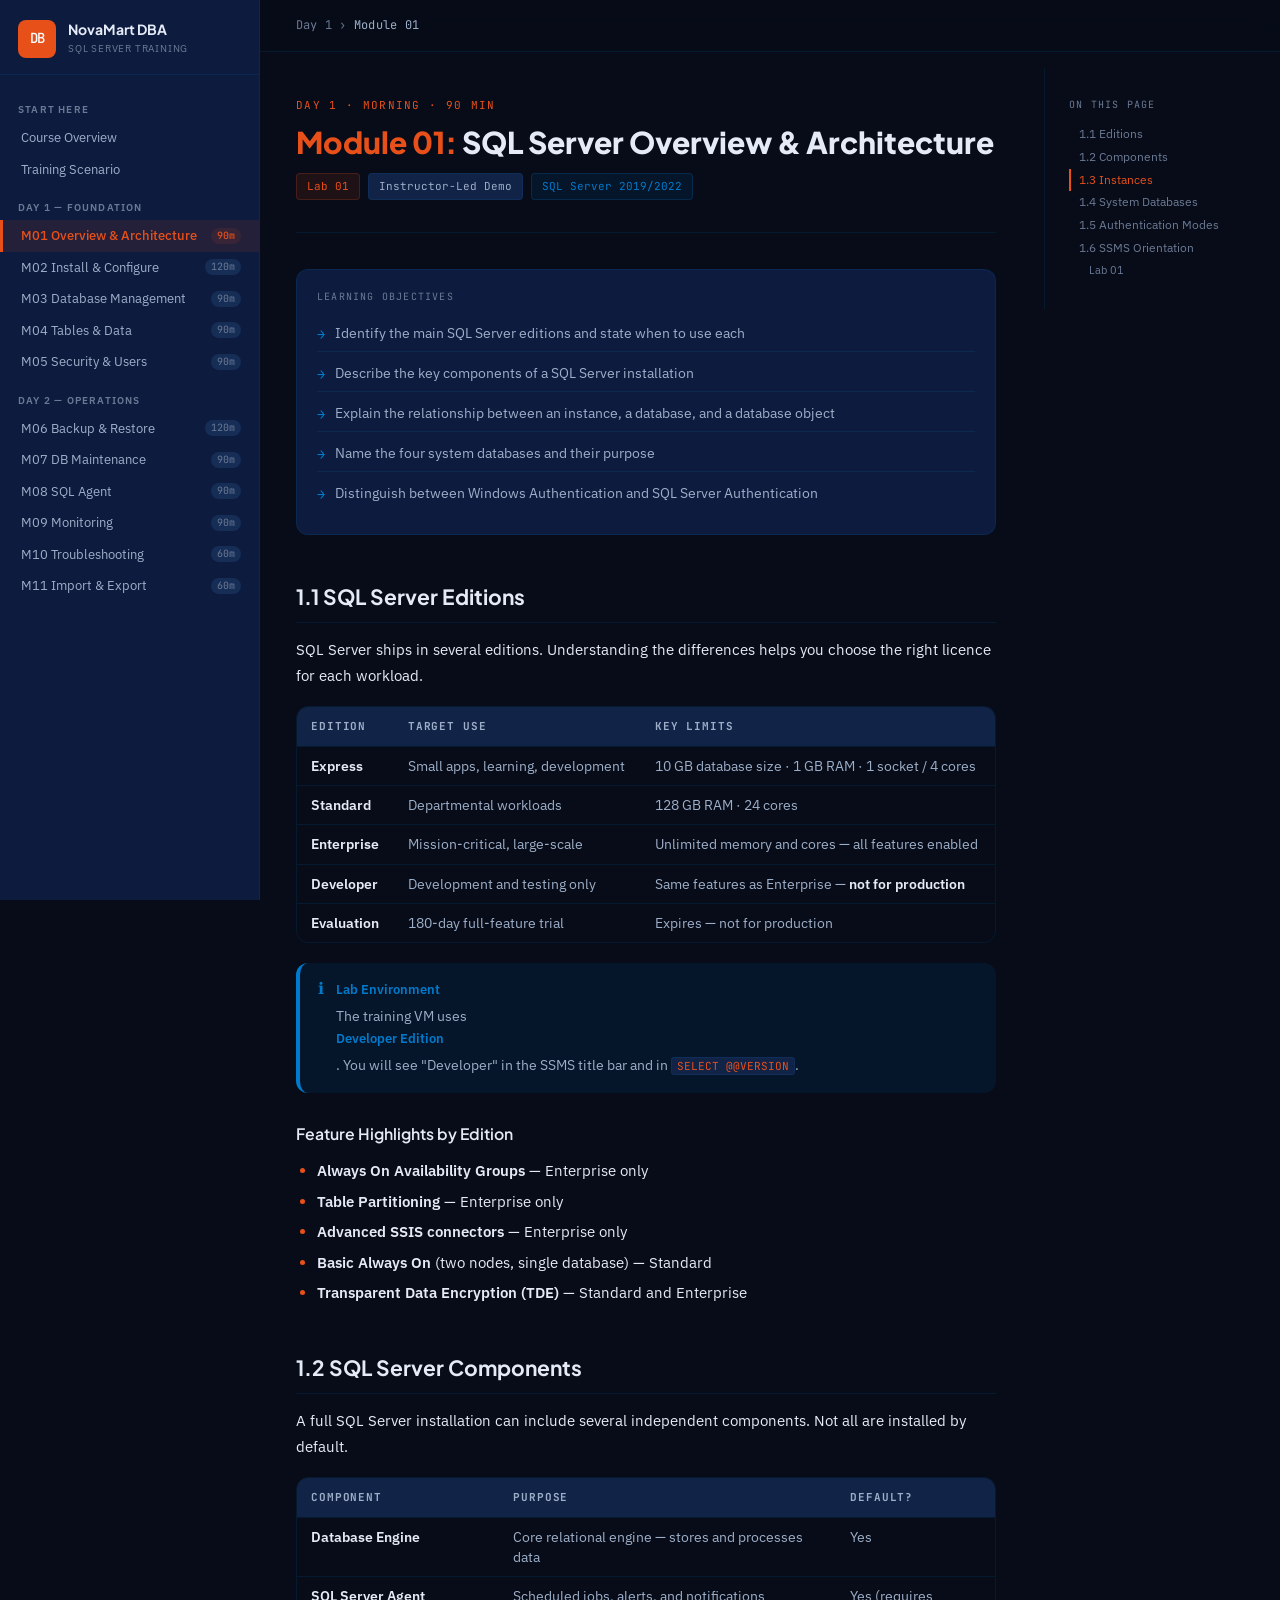
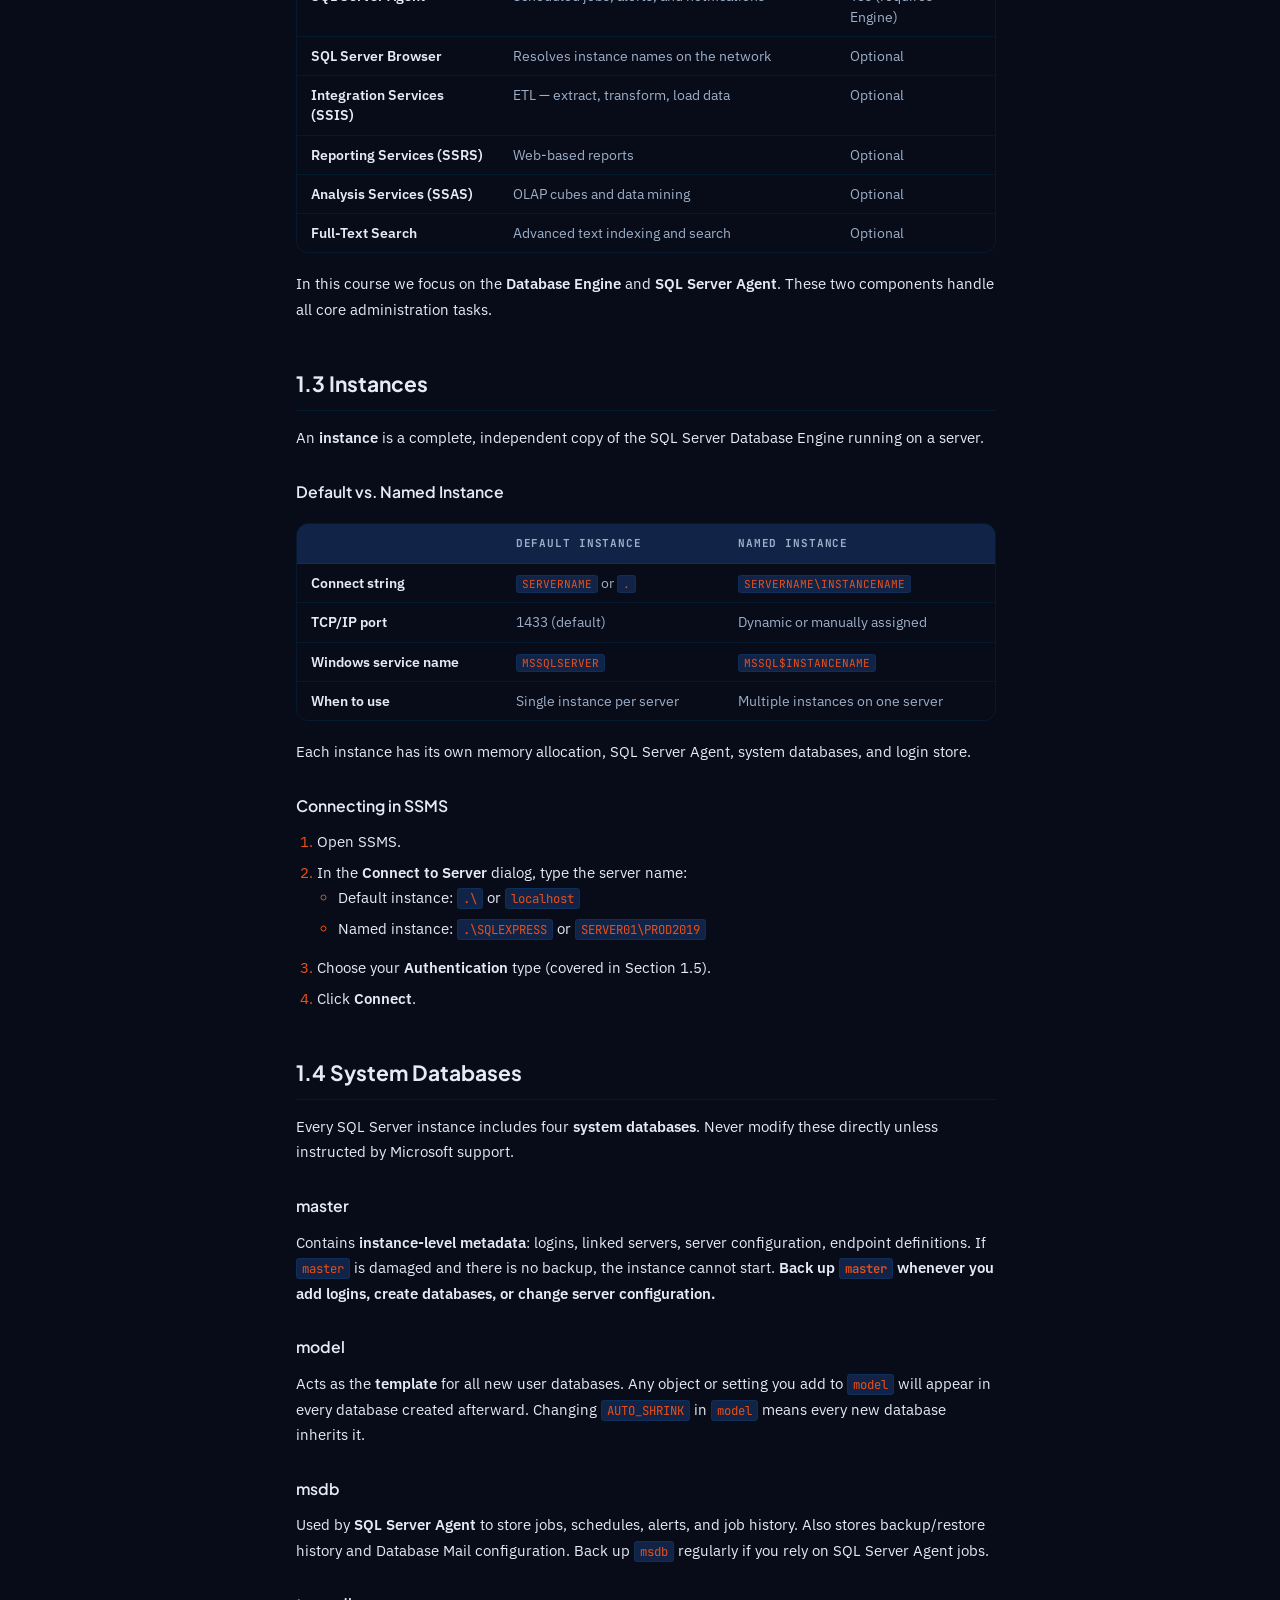
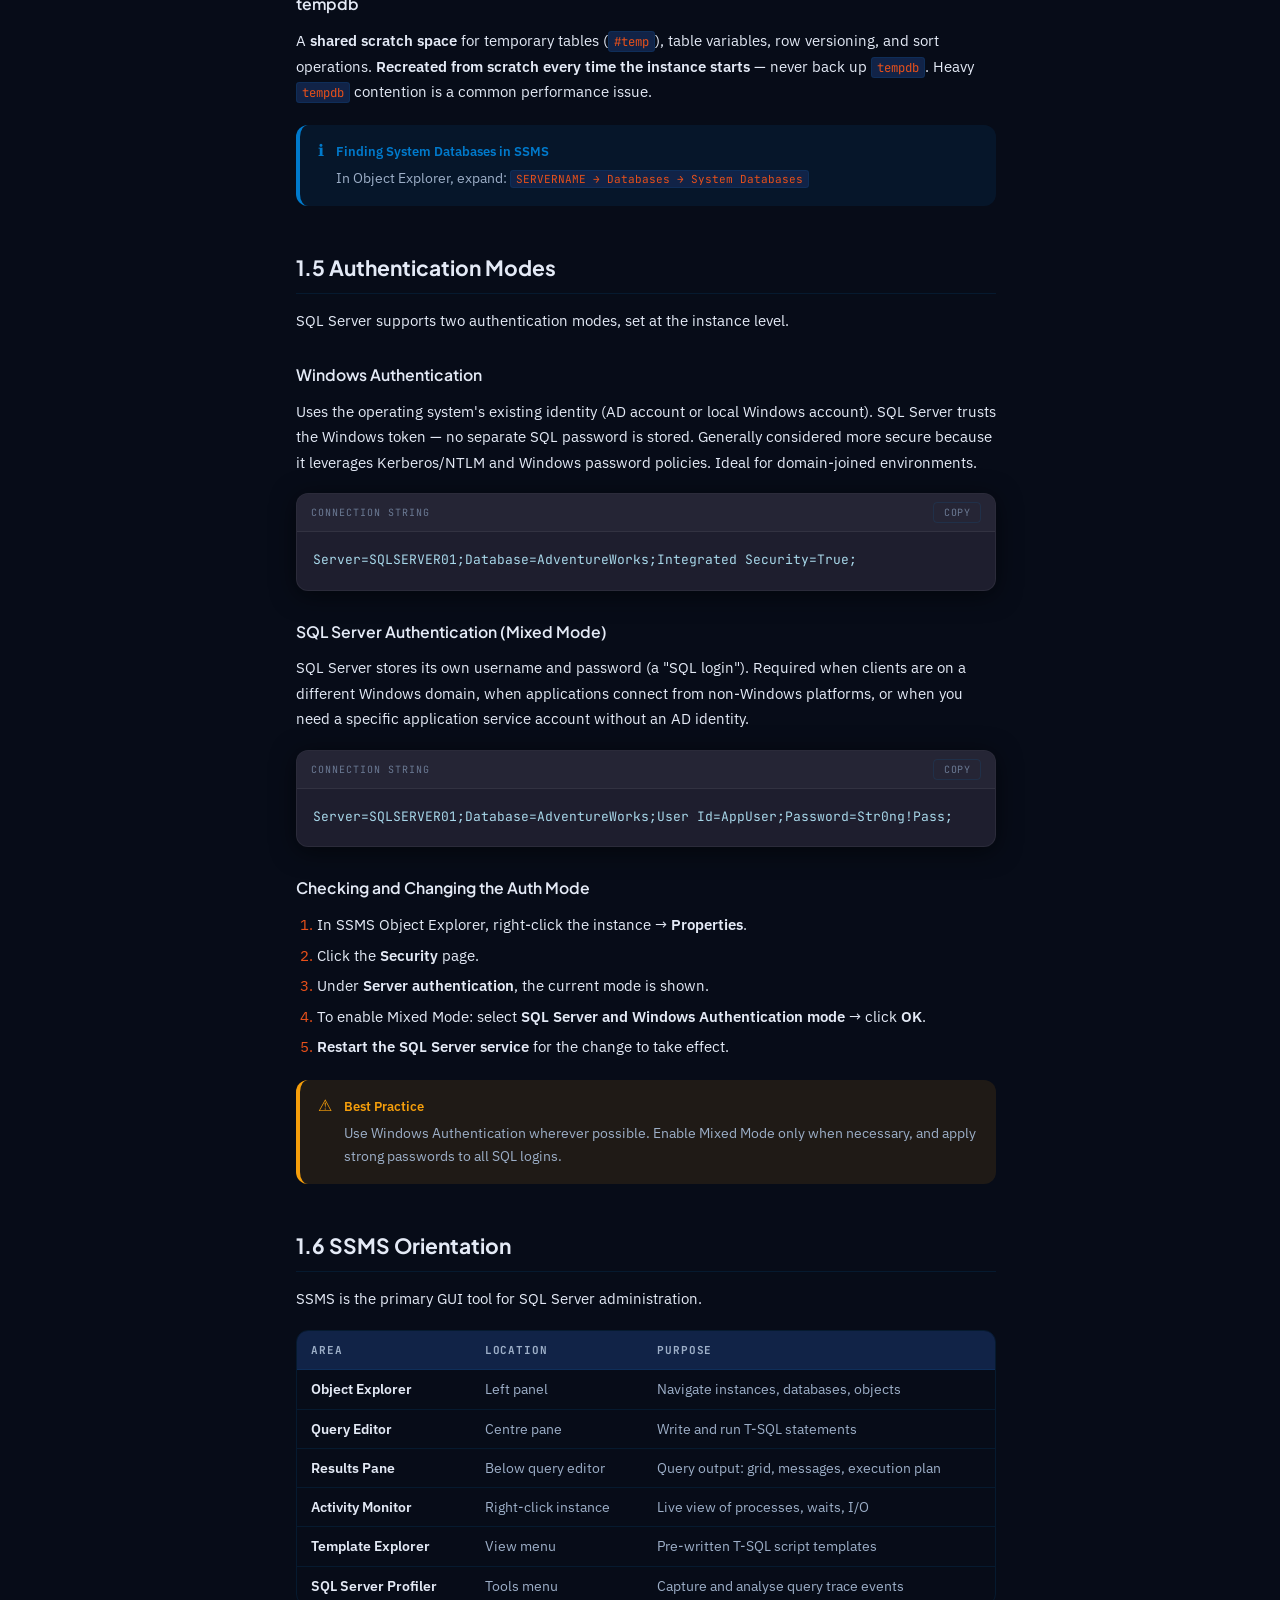
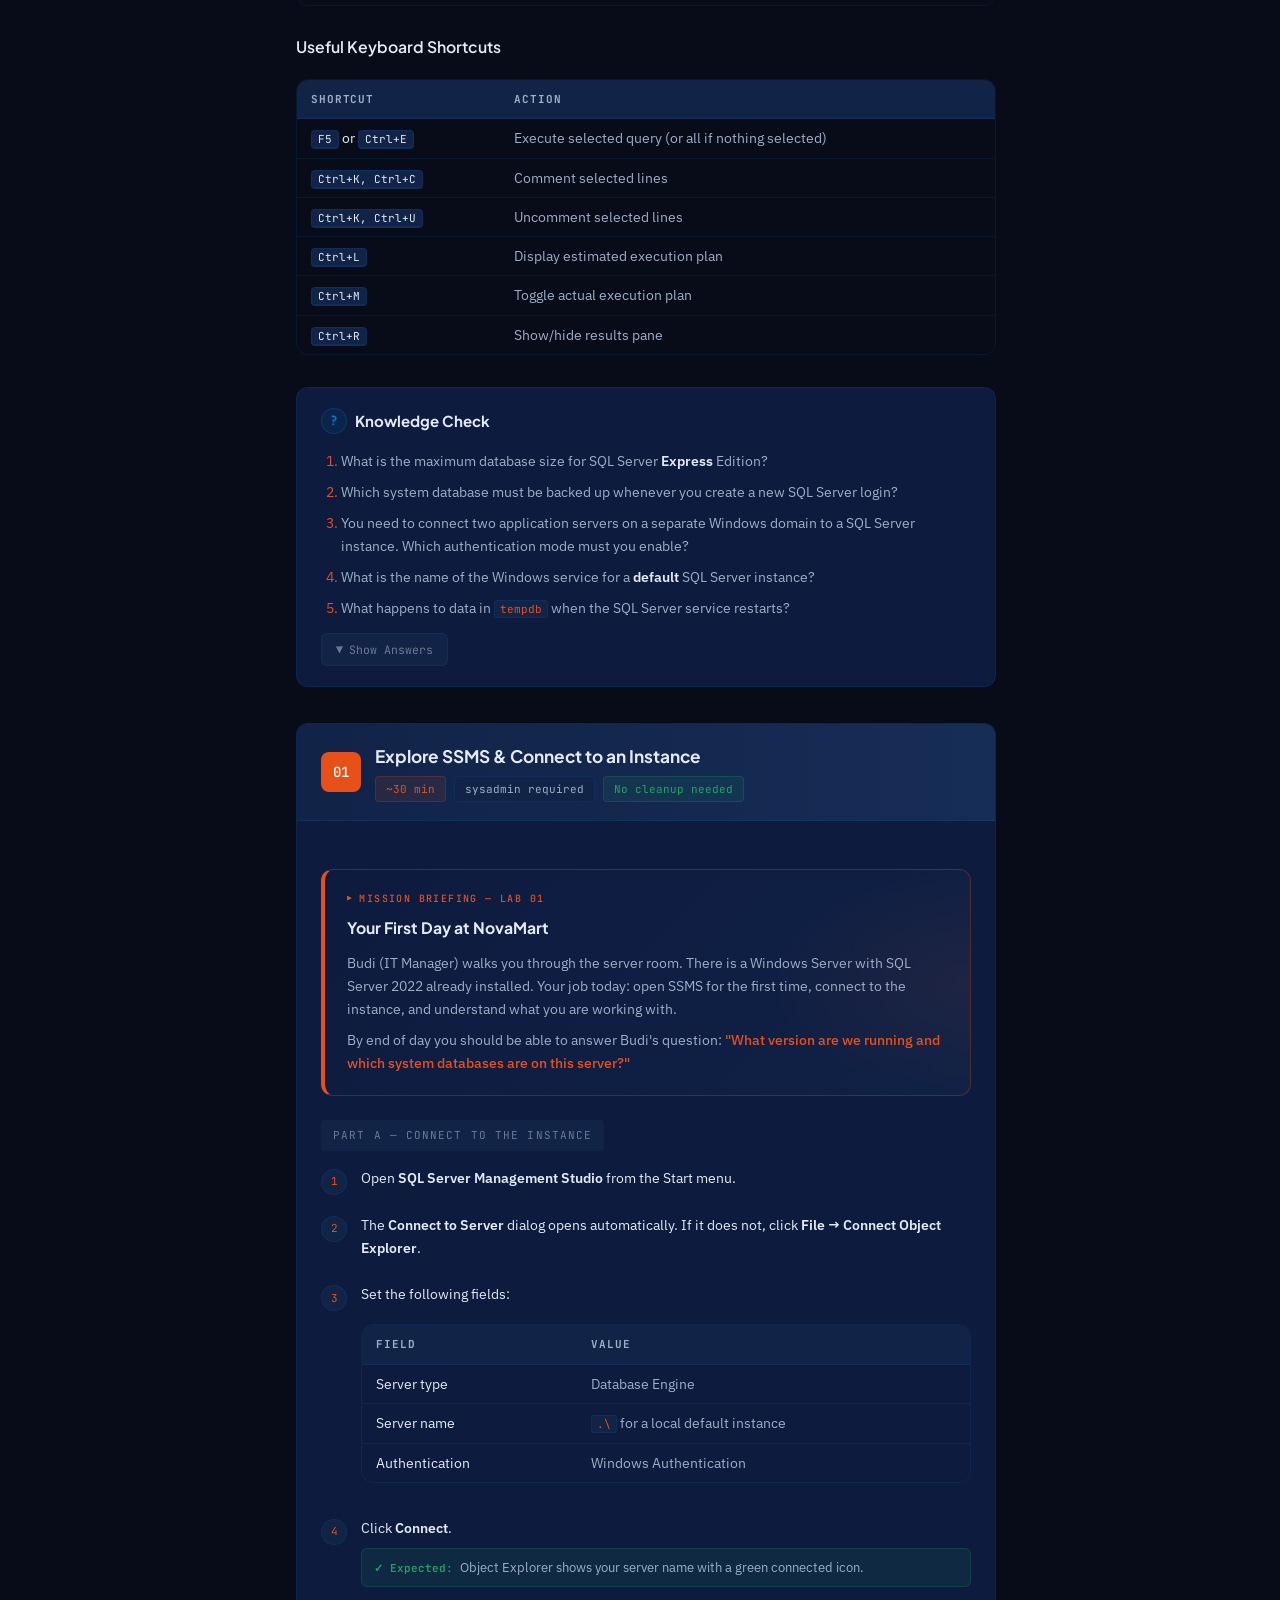
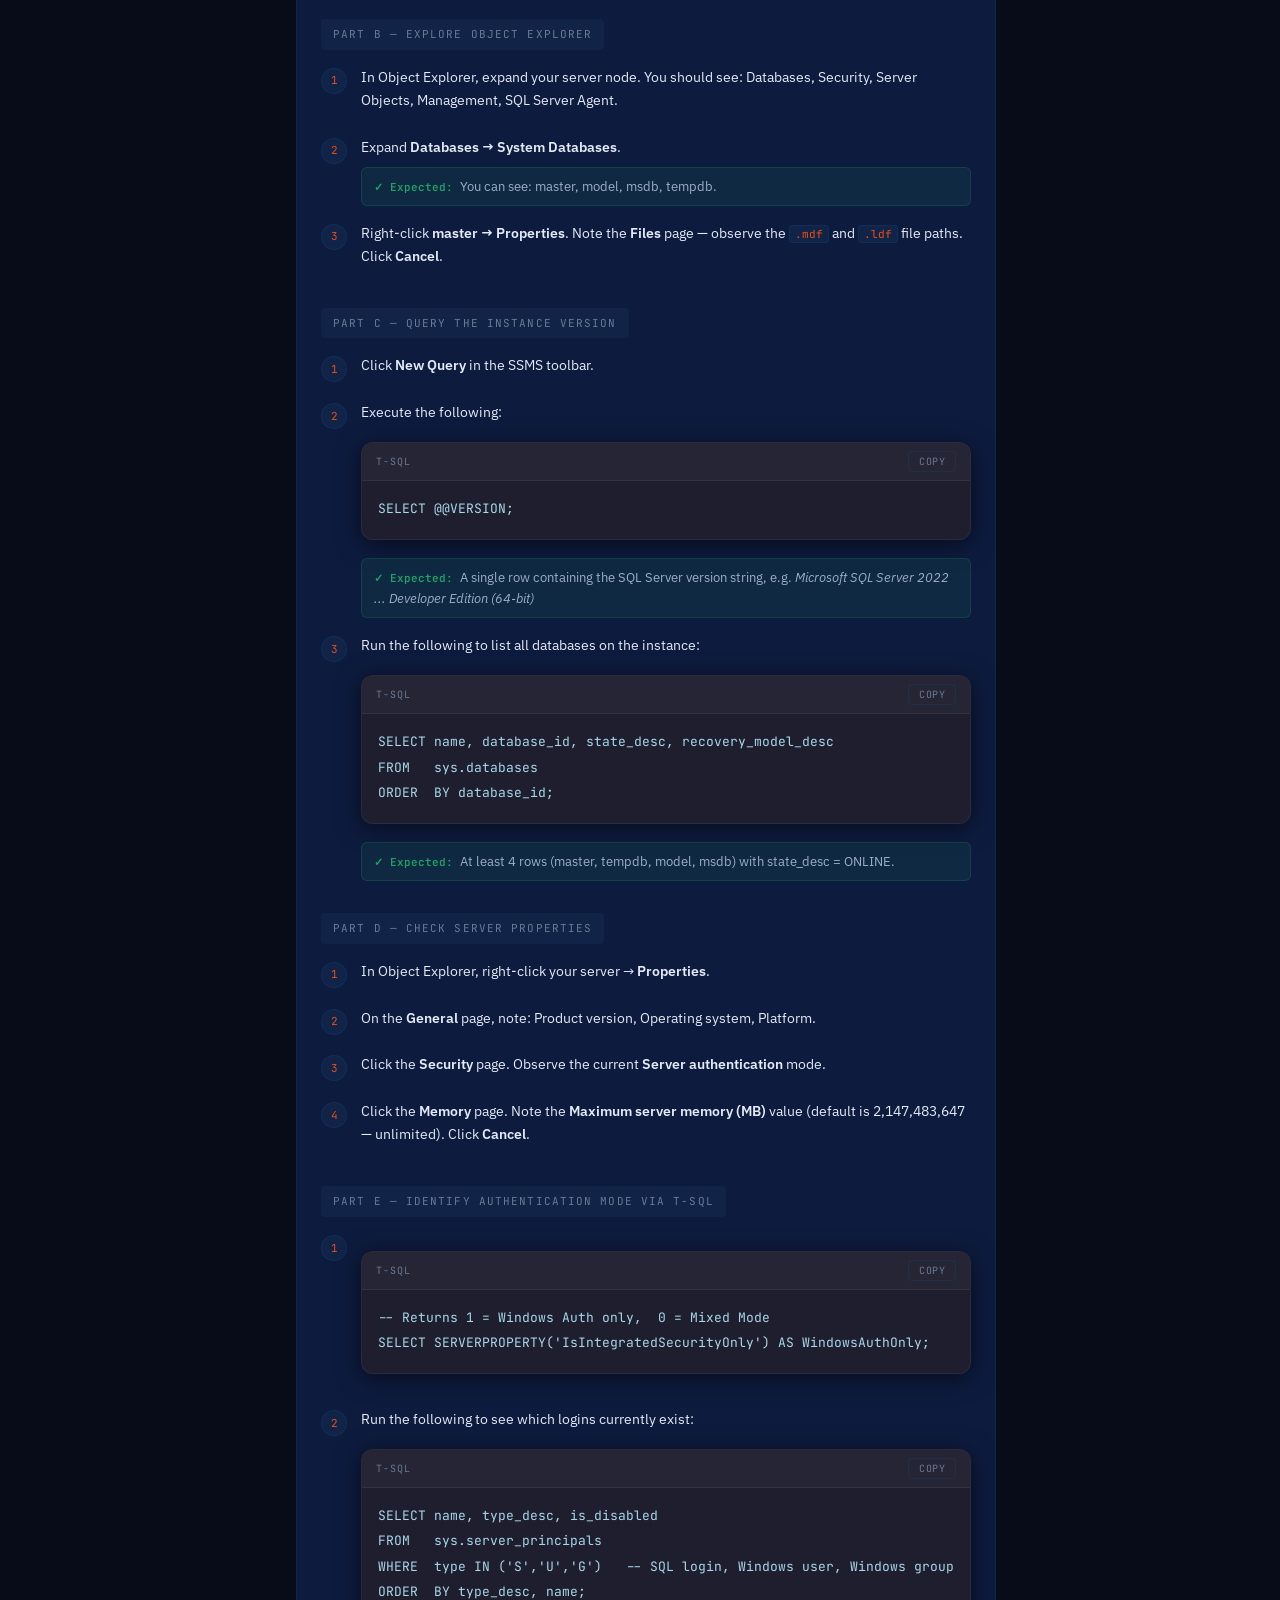
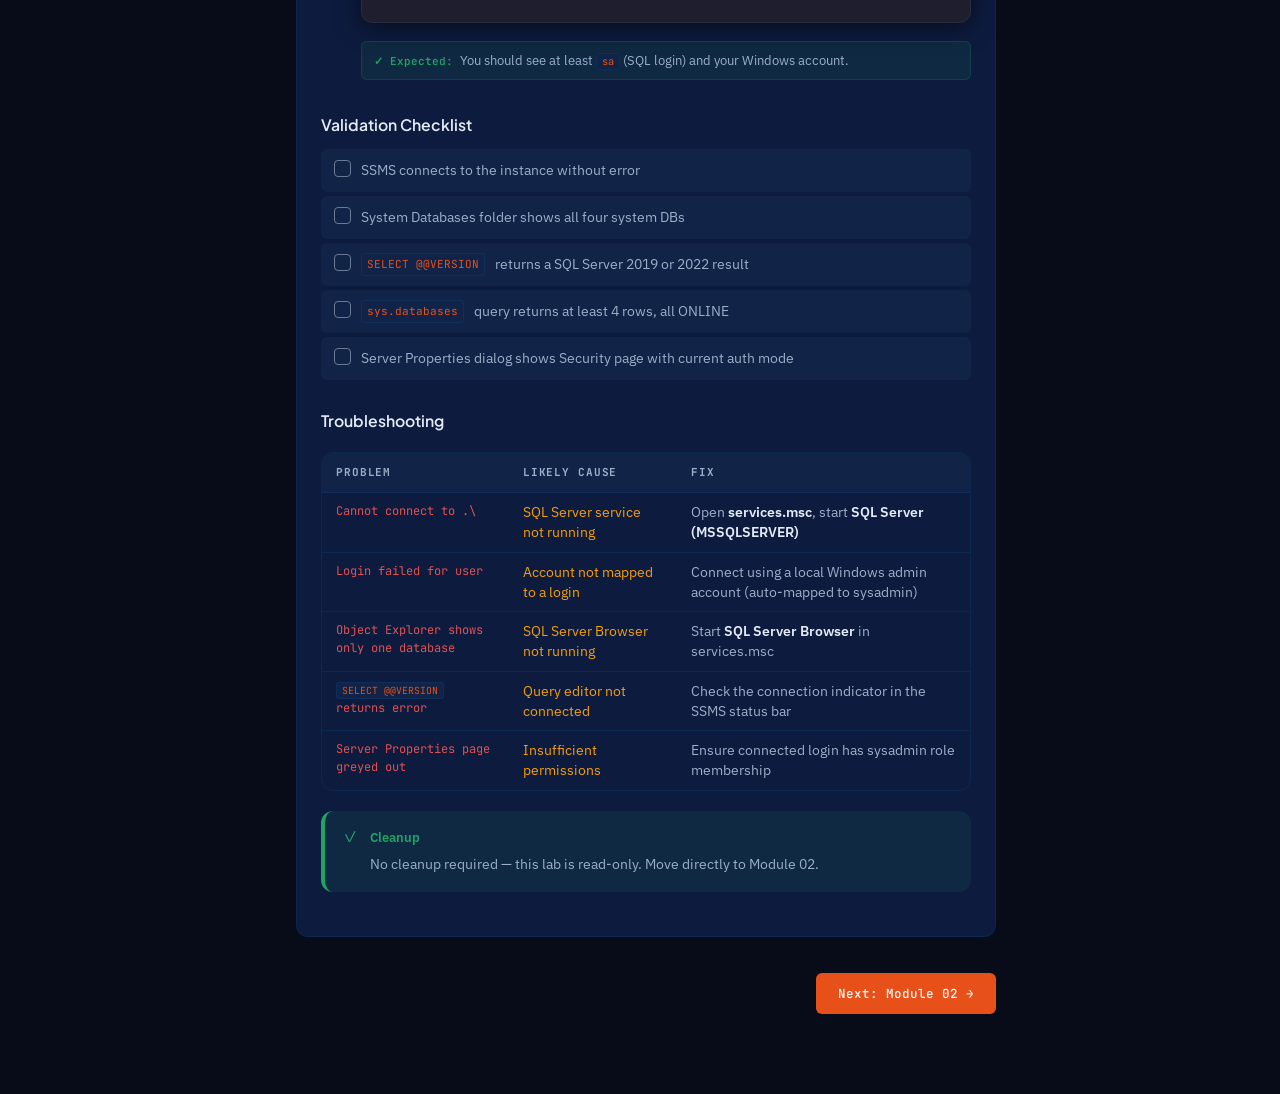
==== commit 9391c933: "docs: add M06-M11 student guide pages; update Day 2 sidebar in all existing pages - Create docs/modu" ====
--- a/docs/module-01.html
+++ b/docs/module-01.html
@@ -27,7 +27,12 @@
       <a href="module-04.html" class="nav-item">M04 Tables &amp; Data <span class="nav-badge">90m</span></a>
       <a href="module-05.html" class="nav-item">M05 Security &amp; Users <span class="nav-badge">90m</span></a>
       <div class="nav-section">Day 2 — Operations</div>
-      <a href="#" class="nav-item" style="opacity:.4;pointer-events:none">M06–M11 Coming soon</a>
+      <a href="module-06.html" class="nav-item">M06 Backup &amp; Restore <span class="nav-badge">120m</span></a>
+      <a href="module-07.html" class="nav-item">M07 DB Maintenance <span class="nav-badge">90m</span></a>
+      <a href="module-08.html" class="nav-item">M08 SQL Agent <span class="nav-badge">90m</span></a>
+      <a href="module-09.html" class="nav-item">M09 Monitoring <span class="nav-badge">90m</span></a>
+      <a href="module-10.html" class="nav-item">M10 Troubleshooting <span class="nav-badge">60m</span></a>
+      <a href="module-11.html" class="nav-item">M11 Import &amp; Export <span class="nav-badge">60m</span></a>
     </nav>
   </aside>
 
--- a/docs/style.css
+++ b/docs/style.css
@@ -3,7 +3,7 @@
    Aesthetic: Dark ops terminal × premium tech documentation
    ============================================================ */
 
-@import url('https://fonts.googleapis.com/css2?family=Syne:wght@400;600;700;800&family=IBM+Plex+Sans:ital,wght@0,300;0,400;0,500;0,600;1,400&family=JetBrains+Mono:wght@400;500&display=swap');
+@import url('https://fonts.googleapis.com/css2?family=Plus+Jakarta+Sans:ital,wght@0,400;0,500;0,600;0,700;0,800;1,400&family=IBM+Plex+Sans:ital,wght@0,300;0,400;0,500;0,600;1,400&family=JetBrains+Mono:wght@400;500&display=swap');
 
 /* ── Custom Properties ─────────────────────────────────────── */
 :root {
@@ -36,7 +36,7 @@
   --code-kw:     #c792ea;
   --code-cmt:    #676e95;
 
-  --font-display: 'Syne', sans-serif;
+  --font-display: 'Plus Jakarta Sans', sans-serif;
   --font-body:    'IBM Plex Sans', sans-serif;
   --font-mono:    'JetBrains Mono', monospace;
 
